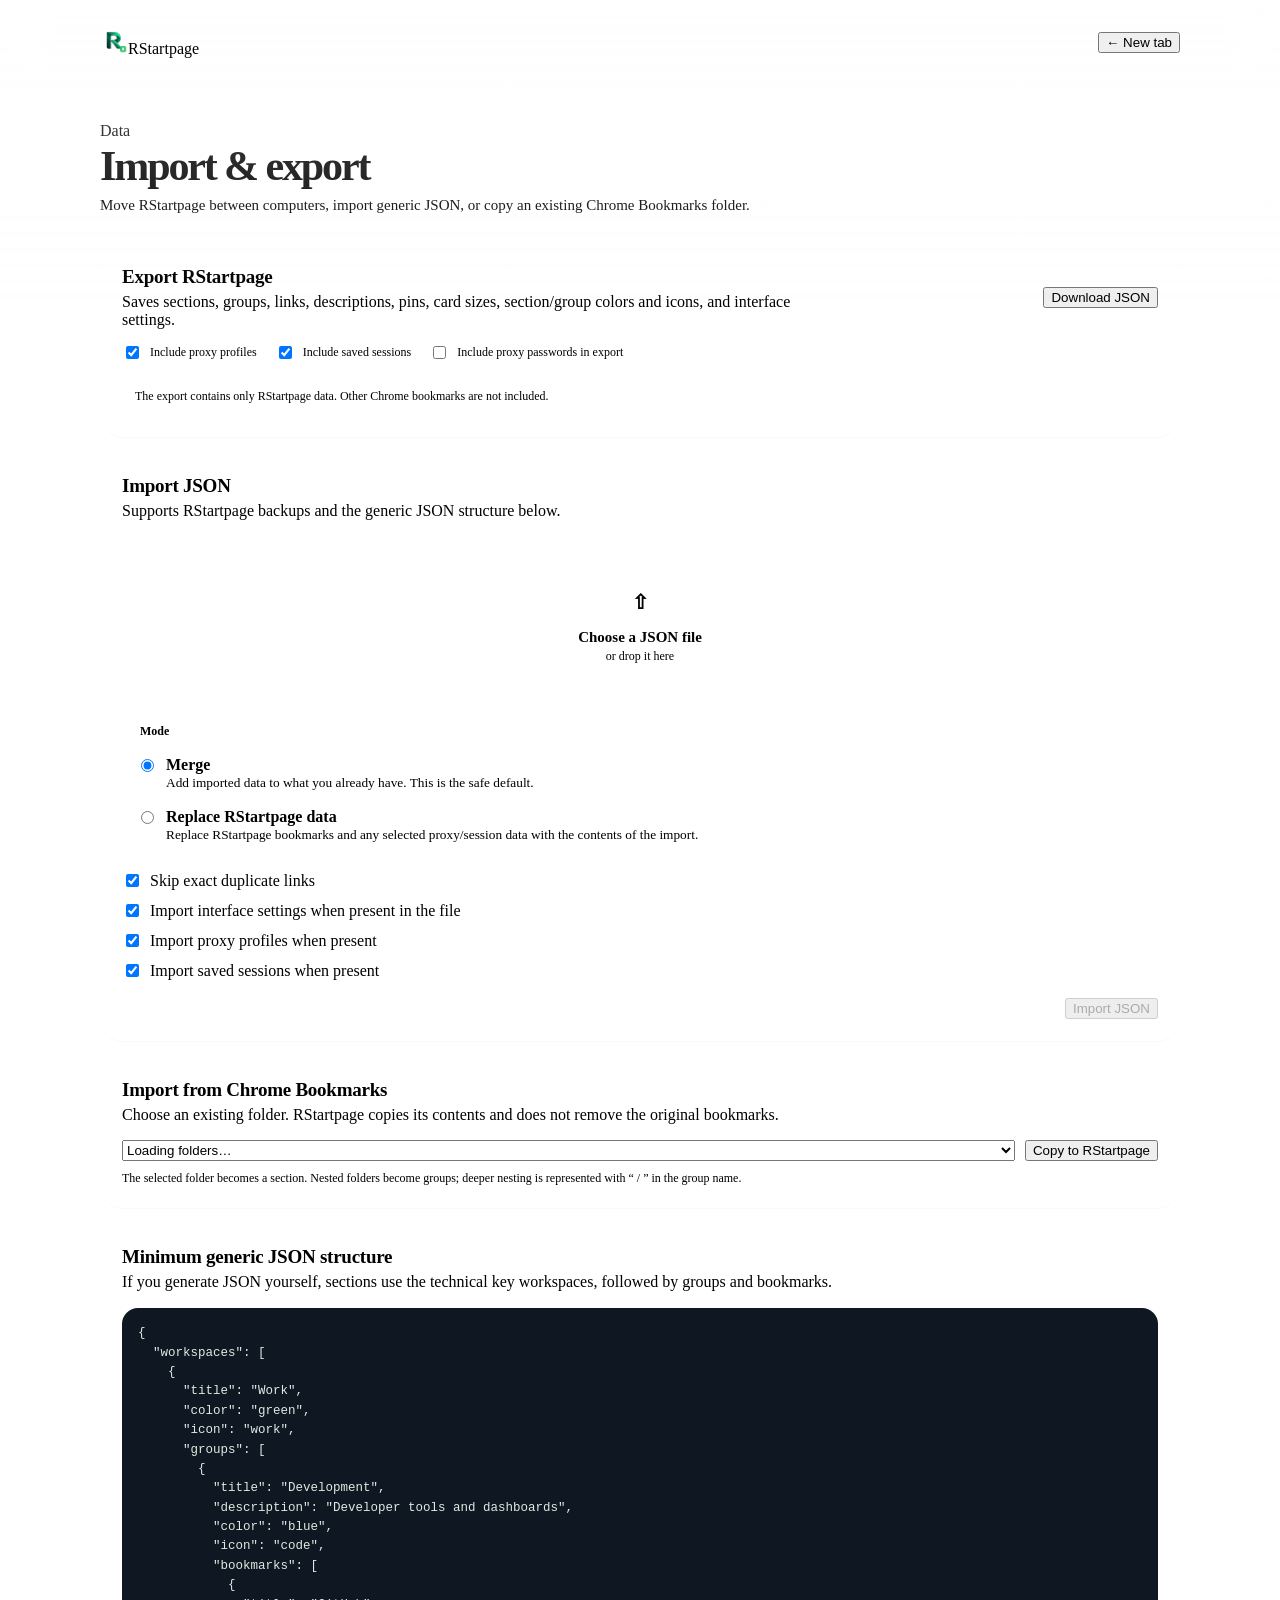
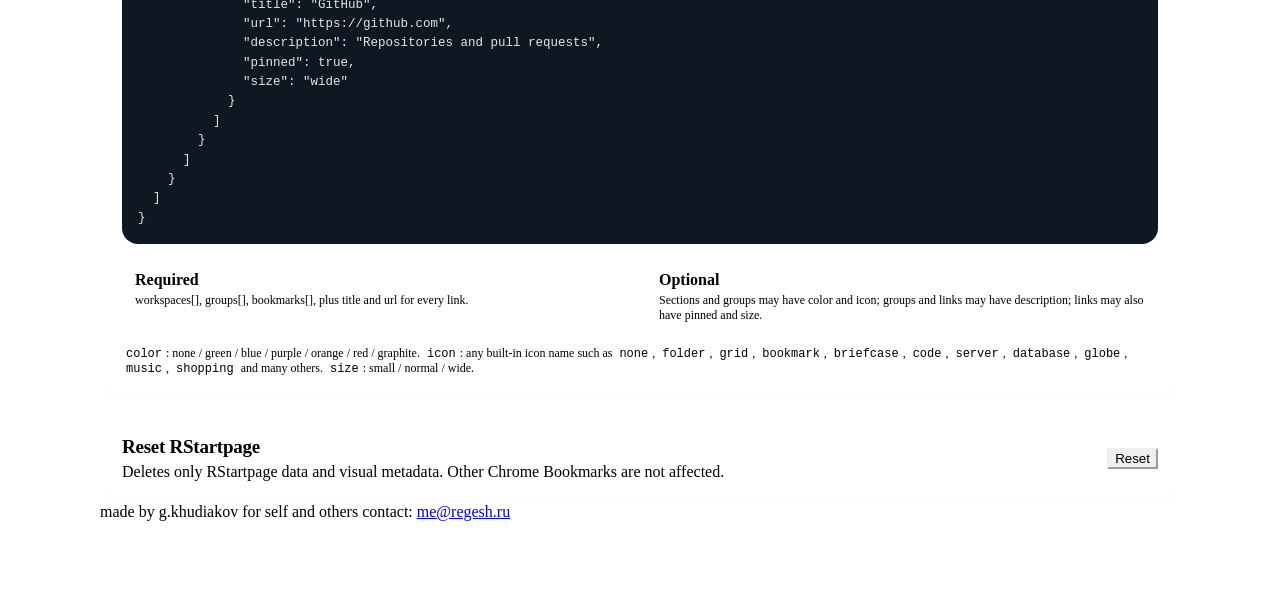
==== data.html @ 9aa7d436 "Add import and export page" ====
<!doctype html>
<html lang="en">
<head>
  <meta charset="utf-8">
  <meta name="viewport" content="width=device-width, initial-scale=1">
  <meta name="color-scheme" content="light dark">
  <title>Import & export — RStartpage</title>
  <link rel="stylesheet" href="styles.css">
  <link rel="stylesheet" href="data.css">
</head>
<body class="data-body">
  <header class="data-topbar">
    <div class="data-topbar-inner">
      <div class="brand static-brand"><img src="icons/icon32.png" width="28" height="28" alt=""><span>RStartpage</span></div>
      <button id="backButton" class="button" type="button" data-i18n="data.back">← New tab</button>
    </div>
  </header>

  <main class="data-page">
    <section class="data-hero">
      <div class="eyebrow" data-i18n="data.eyebrow">Data</div>
      <h1 data-i18n="data.title">Import & export</h1>
      <p data-i18n="data.intro">Move RStartpage between computers, import generic JSON, or copy an existing Chrome Bookmarks folder.</p>
    </section>

    <div id="pageNotice" class="page-notice" hidden></div>

    <section class="data-card">
      <div class="data-card-heading">
        <div><h2 data-i18n="data.exportTitle">Export RStartpage</h2><p data-i18n="data.exportText">Saves sections, groups, links, descriptions, pins, card sizes, section/group colors and icons, and interface settings.</p></div>
        <button id="exportButton" class="button primary" type="button" data-i18n="data.download">Download JSON</button>
      </div>
      <div class="export-proxy-options">
        <label class="option-check"><input id="exportProxies" type="checkbox" checked><span id="exportProxiesLabel">Include proxy profiles</span></label>
        <label class="option-check"><input id="exportSessions" type="checkbox" checked><span id="exportSessionsLabel">Include saved sessions</span></label>
        <label class="option-check"><input id="exportProxyPasswords" type="checkbox"><span id="exportProxyPasswordsLabel">Include proxy passwords in export</span></label>
      </div>
      <div class="callout" data-i18n="data.exportNote">The export contains only RStartpage data. Other Chrome bookmarks are not included.</div>
    </section>

    <section class="data-card">
      <div class="data-card-heading compact-heading">
        <div><h2 data-i18n="data.importTitle">Import JSON</h2><p data-i18n="data.importText">Supports RStartpage backups and the generic JSON structure below.</p></div>
      </div>

      <label class="file-drop" id="fileDrop">
        <input id="jsonFileInput" type="file" accept="application/json,.json">
        <span class="file-drop-icon">⇧</span>
        <strong id="fileDropTitle" data-i18n="data.chooseFile">Choose a JSON file</strong>
        <span id="fileDropHint" data-i18n="data.dropHint">or drop it here</span>
      </label>

      <div id="importPreview" class="import-preview" hidden>
        <div><strong id="previewFormat"></strong><span id="previewCounts"></span></div>
      </div>

      <div class="import-options">
        <fieldset>
          <legend data-i18n="data.mode">Mode</legend>
          <label><input type="radio" name="importMode" value="merge" checked> <span><strong data-i18n="data.merge">Merge</strong><small data-i18n="data.mergeText">Add imported data to what you already have. This is the safe default.</small></span></label>
          <label><input type="radio" name="importMode" value="replace"> <span><strong data-i18n="data.replace">Replace RStartpage data</strong><small data-i18n="data.replaceText">Replace RStartpage bookmarks and any selected proxy/session data with the contents of the import.</small></span></label>
        </fieldset>
        <label class="option-check"><input id="skipDuplicates" type="checkbox" checked><span data-i18n="data.skipDuplicates">Skip exact duplicate links</span></label>
        <label class="option-check"><input id="importSettings" type="checkbox" checked><span data-i18n="data.importSettings">Import interface settings when present in the file</span></label>
        <label class="option-check"><input id="importProxies" type="checkbox" checked><span id="importProxiesLabel">Import proxy profiles when present</span></label>
        <label class="option-check"><input id="importSessions" type="checkbox" checked><span id="importSessionsLabel">Import saved sessions when present</span></label>
      </div>

      <div class="data-actions"><button id="importButton" class="button primary" type="button" disabled data-i18n="data.importButton">Import JSON</button></div>
    </section>

    <section class="data-card">
      <div class="data-card-heading">
        <div><h2 data-i18n="data.chromeTitle">Import from Chrome Bookmarks</h2><p data-i18n="data.chromeText">Choose an existing folder. RStartpage copies its contents and does not remove the original bookmarks.</p></div>
      </div>
      <div class="folder-import-row">
        <select id="bookmarkFolderSelect" class="select"><option data-i18n="data.loadingFolders">Loading folders…</option></select>
        <button id="folderImportButton" class="button" type="button" data-i18n="data.copyButton">Copy to RStartpage</button>
      </div>
      <p class="muted-note" data-i18n="data.chromeNote">The selected folder becomes a section. Nested folders become groups; deeper nesting is represented with “ / ” in the group name.</p>
    </section>

    <section class="data-card instructions-card">
      <div class="data-card-heading compact-heading"><div><h2 data-i18n="data.schemaTitle">Minimum generic JSON structure</h2><p data-i18n="data.schemaText">If you generate JSON yourself, sections use the technical key workspaces, followed by groups and bookmarks.</p></div></div>
      <pre><code>{
  "workspaces": [
    {
      "title": "Work",
      "color": "green",
      "icon": "work",
      "groups": [
        {
          "title": "Development",
          "description": "Developer tools and dashboards",
          "color": "blue",
          "icon": "code",
          "bookmarks": [
            {
              "title": "GitHub",
              "url": "https://github.com",
              "description": "Repositories and pull requests",
              "pinned": true,
              "size": "wide"
            }
          ]
        }
      ]
    }
  ]
}</code></pre>
      <div class="schema-grid">
        <div><strong data-i18n="data.required">Required</strong><p><span data-i18n="data.requiredText">workspaces[], groups[], bookmarks[], plus title and url for every link.</span></p></div>
        <div><strong data-i18n="data.optional">Optional</strong><p><span data-i18n="data.optionalText">Sections and groups may have color and icon; groups and links may have description; links may also have pinned and size.</span></p></div>
      </div>
      <p class="muted-note"><code>color</code>: none / green / blue / purple / orange / red / graphite. <code>icon</code>: any built-in icon name such as <code>none</code>, <code>folder</code>, <code>grid</code>, <code>bookmark</code>, <code>briefcase</code>, <code>code</code>, <code>server</code>, <code>database</code>, <code>globe</code>, <code>music</code>, <code>shopping</code> and many others. <code>size</code>: small / normal / wide.</p>
    </section>


    <section class="danger-zone data-card">
      <div class="data-card-heading">
        <div><h2 data-i18n="data.resetTitle">Reset RStartpage</h2><p data-i18n="data.resetText">Deletes only RStartpage data and visual metadata. Other Chrome Bookmarks are not affected.</p></div>
        <button id="resetButton" class="button danger-button" type="button" data-i18n="data.reset">Reset</button>
      </div>
    </section>
    <footer class="app-author-footer page-author-footer">
      <span>made by g.khudiakov for self and others</span>
      <span>contact: <a href="mailto:me@regesh.ru">me@regesh.ru</a></span>
    </footer>
  </main>

  <script src="shared.js"></script>
  <script src="proxy-shared.js"></script>
  <script src="tools-shared.js"></script>
  <script src="data.js"></script>
</body>
</html>
---- data.css ----
.data-body { min-height: 100vh; background: var(--bg); }
.data-topbar { position: sticky; top: 0; z-index: 20; border-bottom: 1px solid color-mix(in srgb, var(--border) 75%, transparent); background: color-mix(in srgb, var(--bg) 90%, transparent); backdrop-filter: blur(12px); }
.data-topbar-inner { width: min(calc(100% - 36px), 1020px); min-height: 68px; margin: 0 auto; display: flex; align-items: center; justify-content: space-between; gap: 18px; }
.static-brand { cursor: default; }
.data-page { width: min(calc(100% - 36px), 1020px); margin: 0 auto; padding: 46px 0 70px; }
.data-hero { margin-bottom: 28px; }
.data-hero h1 { margin: 4px 0 8px; font-size: clamp(30px, 4vw, 42px); line-height: 1.08; letter-spacing: -1.2px; }
.data-hero p { max-width: 780px; margin: 0; color: var(--muted); font-size: 15px; }
.data-card { margin-top: 16px; padding: 22px; border: 1px solid var(--border); border-radius: 16px; background: var(--surface); box-shadow: 0 1px 1px rgba(20,40,28,.025); }
.data-card-heading { display: flex; align-items: center; justify-content: space-between; gap: 24px; }
.data-card-heading h2 { margin: 0; font-size: 19px; letter-spacing: -.25px; }
.data-card-heading p { max-width: 720px; margin: 5px 0 0; color: var(--muted); }
.compact-heading { display: block; }
.callout { margin-top: 16px; padding: 11px 13px; border-radius: 10px; color: var(--muted); background: var(--surface-2); font-size: 12px; }
.file-drop { margin-top: 18px; min-height: 155px; display: grid; place-content: center; justify-items: center; border: 1px dashed var(--border); border-radius: 13px; background: var(--bg); cursor: pointer; transition: .15s ease; }
.file-drop:hover, .file-drop.drag-over { border-color: var(--green); background: var(--green-soft); }
.file-drop input { position: absolute; opacity: 0; pointer-events: none; }
.file-drop-icon { width: 38px; height: 38px; display: grid; place-items: center; margin-bottom: 8px; border-radius: 50%; background: var(--green-soft); color: var(--green); font-size: 20px; font-weight: 700; }
.file-drop strong { font-size: 15px; }
.file-drop > span:last-child { margin-top: 3px; color: var(--muted); font-size: 12px; }
.import-preview { margin-top: 13px; padding: 11px 13px; border: 1px solid color-mix(in srgb, var(--green) 38%, var(--border)); border-radius: 10px; background: var(--green-soft); }
.import-preview > div { display: flex; align-items: center; justify-content: space-between; gap: 20px; }
.import-preview span { color: var(--muted); font-size: 12px; }
.import-options { margin-top: 16px; display: grid; gap: 11px; }
.import-options fieldset { margin: 0; padding: 12px; display: grid; gap: 7px; border: 1px solid var(--border); border-radius: 10px; }
.import-options legend { padding: 0 6px; color: var(--muted); font-size: 12px; font-weight: 650; }
.import-options fieldset label { display: grid; grid-template-columns: auto 1fr; gap: 9px; align-items: start; padding: 5px 2px; }
.import-options input { accent-color: var(--green); }
.import-options fieldset span { display: grid; gap: 1px; }
.import-options small { color: var(--muted); }
.option-check { display: flex; align-items: center; gap: 8px; }
.data-actions { margin-top: 18px; display: flex; justify-content: flex-end; }
.folder-import-row { margin-top: 16px; display: grid; grid-template-columns: 1fr auto; gap: 10px; }
.muted-note { margin: 10px 0 0; color: var(--muted); font-size: 12px; }
.instructions-card pre { margin: 17px 0 0; padding: 16px; overflow: auto; border: 1px solid var(--border); border-radius: 11px; background: #18211b; color: #dcebe1; font: 12.5px/1.55 ui-monospace, SFMono-Regular, Menlo, Consolas, monospace; }
.instructions-card code { font-family: ui-monospace, SFMono-Regular, Menlo, Consolas, monospace; }
.instructions-card p code, .schema-grid code { padding: 1px 4px; border-radius: 5px; background: var(--surface-2); color: var(--text); }
.schema-grid { margin-top: 14px; display: grid; grid-template-columns: 1fr 1fr; gap: 12px; }
.schema-grid > div { padding: 13px; border: 1px solid var(--border); border-radius: 10px; }
.schema-grid p { margin: 4px 0 0; color: var(--muted); font-size: 12px; }
.danger-zone { border-color: color-mix(in srgb, var(--danger) 28%, var(--border)); }
.danger-button { border-color: color-mix(in srgb, var(--danger) 50%, var(--border)); color: var(--danger); }
.danger-button:hover { background: color-mix(in srgb, var(--danger) 10%, var(--surface)); }
.page-notice { margin-bottom: 16px; padding: 12px 14px; border: 1px solid color-mix(in srgb, var(--green) 35%, var(--border)); border-radius: 11px; background: var(--green-soft); }
.page-notice.error { border-color: color-mix(in srgb, var(--danger) 40%, var(--border)); background: color-mix(in srgb, var(--danger) 9%, var(--surface)); color: var(--danger); }
@media (max-width: 700px) {
  .data-page { padding-top: 30px; }
  .data-card { padding: 17px; }
  .data-card-heading, .folder-import-row { grid-template-columns: 1fr; display: grid; align-items: stretch; }
  .schema-grid { grid-template-columns: 1fr; }
  .data-card-heading .button { width: 100%; }
}

/* RStartpage 1.3 — data page visual refresh */
.data-topbar {
  background: color-mix(in srgb, var(--surface) 88%, transparent);
  backdrop-filter: blur(18px);
}

.data-topbar-inner,
.data-page {
  width: min(calc(100% - 44px), 1080px);
}

.data-hero {
  margin-bottom: 30px;
}

.data-hero h1 {
  letter-spacing: -0.05em;
}

.data-card {
  overflow: hidden;
  isolation: isolate;
  border-radius: 24px;
  border-color: color-mix(in srgb, var(--border) 84%, transparent);
}

.data-card::before {
  content: "";
  position: absolute;
  inset: 0;
  pointer-events: none;
  background: linear-gradient(180deg, rgba(255,255,255,.08), rgba(255,255,255,0) 34%);
}

.data-card > * {
  position: relative;
  z-index: 1;
}

.callout,
.import-preview,
.instructions-card pre,
.import-options fieldset,
.settings-link,
.file-drop,
.page-notice {
  border-radius: 16px;
}

.instructions-card pre {
  background: #0f1722;
}

.file-drop {
  min-height: 170px;
}

@media (max-width: 700px) {
  .data-topbar-inner,
  .data-page {
    width: min(calc(100% - 24px), 1080px);
  }
}

.export-proxy-options { margin-top:14px; display:flex; flex-wrap:wrap; gap:10px 18px; }
.export-proxy-options .option-check { color:var(--text); font-size:12px; }
.export-proxy-options input { accent-color:var(--green); }
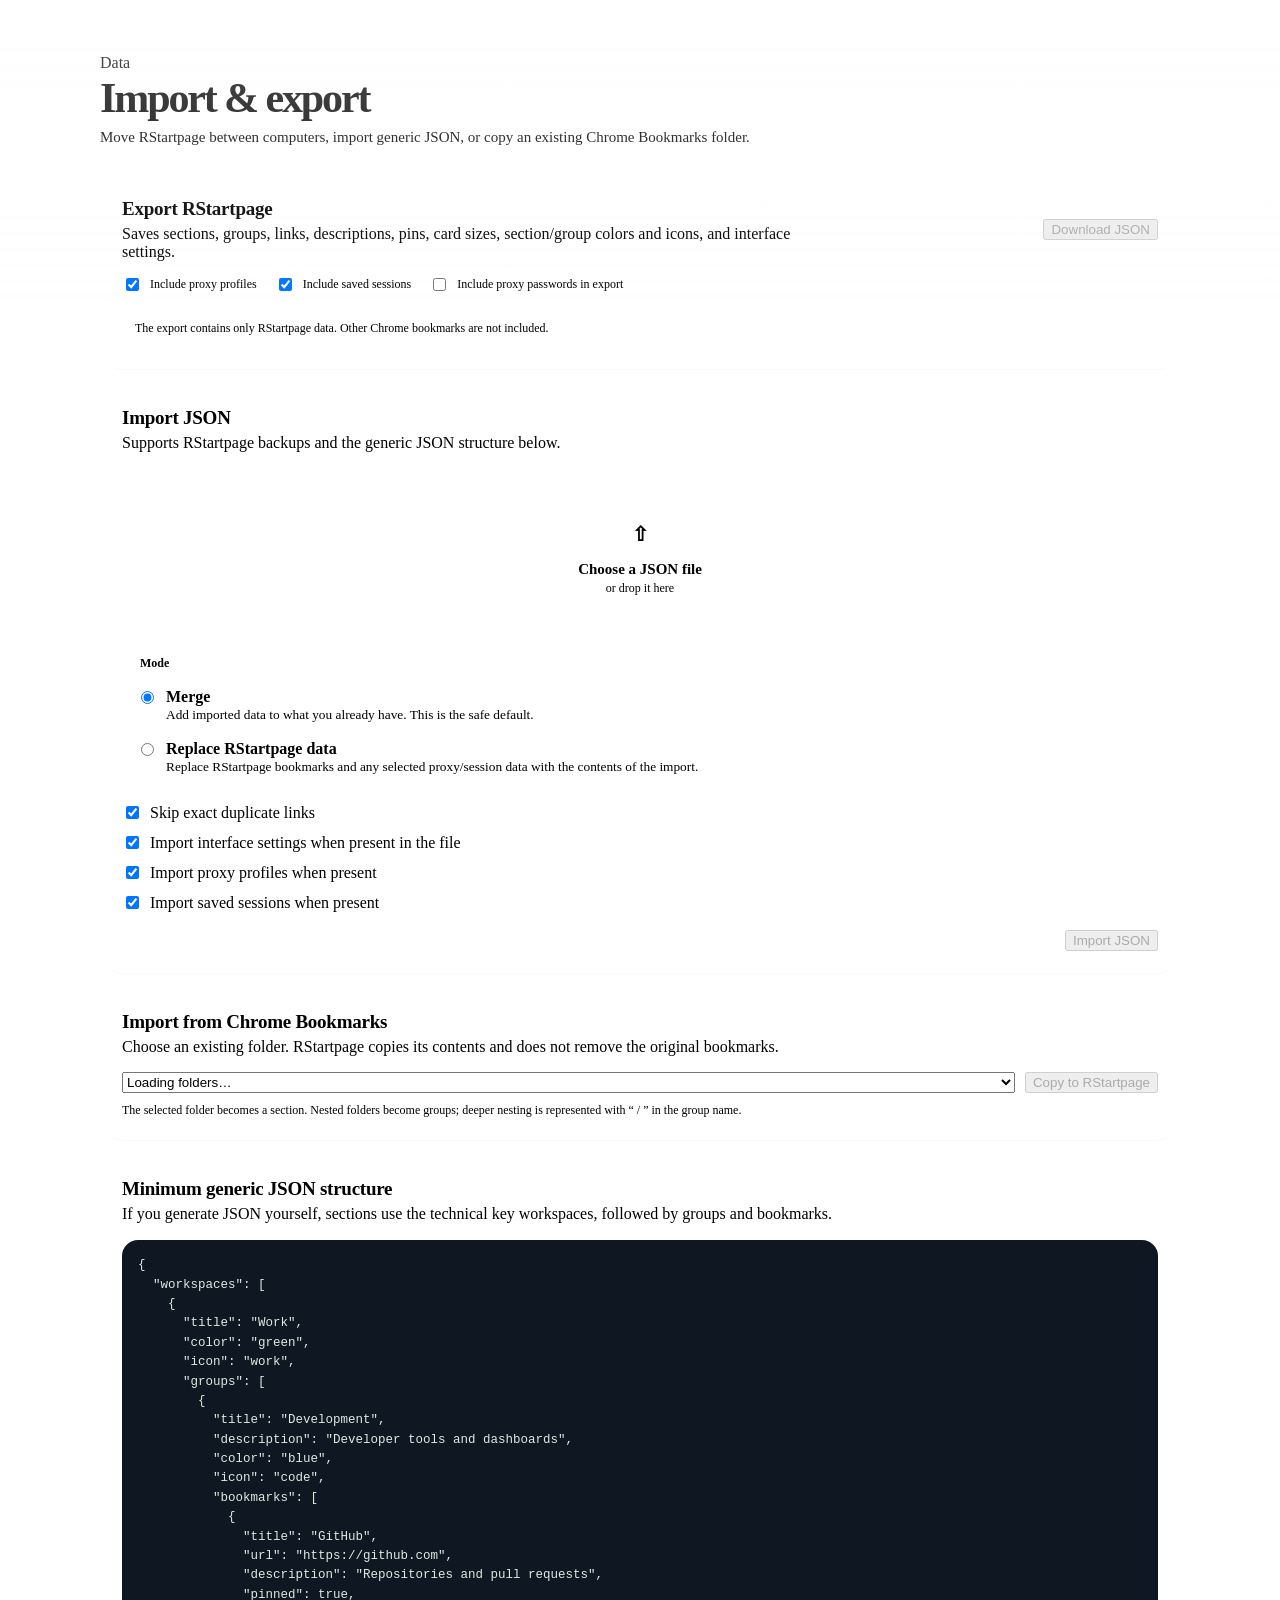
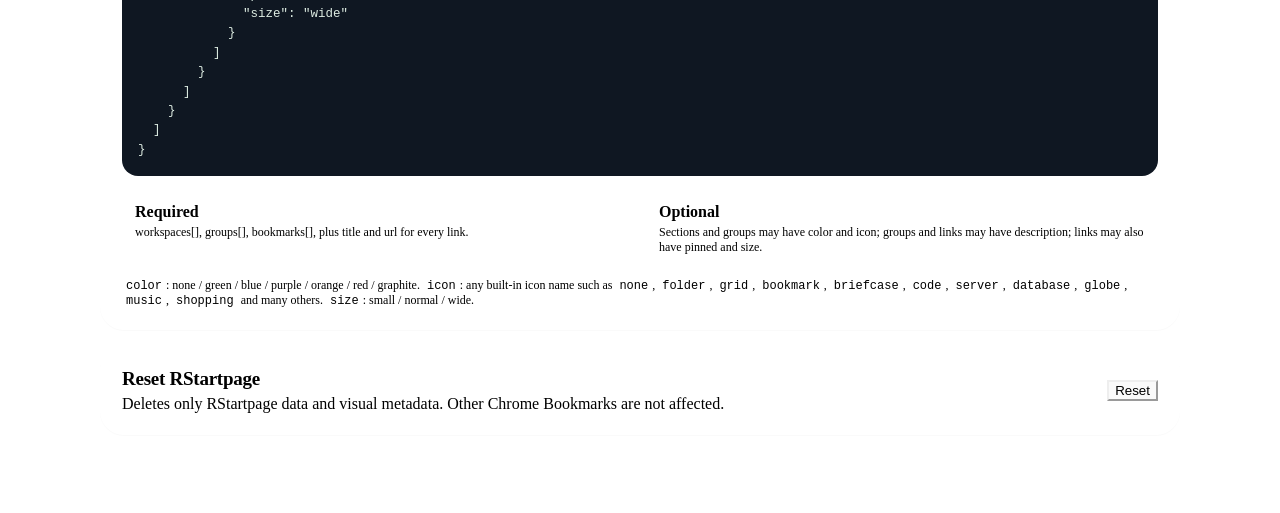
==== commit 0f2a09a9: "feat: overhaul navigation settings and tools" ====
--- a/data.html
+++ b/data.html
@@ -5,16 +5,13 @@
   <meta name="viewport" content="width=device-width, initial-scale=1">
   <meta name="color-scheme" content="light dark">
   <title>Import & export — RStartpage</title>
+  <link rel="icon" data-app-favicon href="icons/icon32.png">
   <link rel="stylesheet" href="styles.css">
   <link rel="stylesheet" href="data.css">
 </head>
 <body class="data-body">
-  <header class="data-topbar">
-    <div class="data-topbar-inner">
-      <div class="brand static-brand"><img src="icons/icon32.png" width="28" height="28" alt=""><span>RStartpage</span></div>
-      <button id="backButton" class="button" type="button" data-i18n="data.back">← New tab</button>
-    </div>
-  </header>
+  <div class="page-background" aria-hidden="true"></div>
+  <header class="app-navigation-shell"><div id="appNavigation"></div></header>
 
   <main class="data-page">
     <section class="data-hero">
@@ -28,7 +25,7 @@
     <section class="data-card">
       <div class="data-card-heading">
         <div><h2 data-i18n="data.exportTitle">Export RStartpage</h2><p data-i18n="data.exportText">Saves sections, groups, links, descriptions, pins, card sizes, section/group colors and icons, and interface settings.</p></div>
-        <button id="exportButton" class="button primary" type="button" data-i18n="data.download">Download JSON</button>
+        <button id="exportButton" class="button primary" type="button" disabled data-js-action data-i18n="data.download">Download JSON</button>
       </div>
       <div class="export-proxy-options">
         <label class="option-check"><input id="exportProxies" type="checkbox" checked><span id="exportProxiesLabel">Include proxy profiles</span></label>
@@ -75,7 +72,7 @@
       </div>
       <div class="folder-import-row">
         <select id="bookmarkFolderSelect" class="select"><option data-i18n="data.loadingFolders">Loading folders…</option></select>
-        <button id="folderImportButton" class="button" type="button" data-i18n="data.copyButton">Copy to RStartpage</button>
+        <button id="folderImportButton" class="button" type="button" disabled data-js-action data-i18n="data.copyButton">Copy to RStartpage</button>
       </div>
       <p class="muted-note" data-i18n="data.chromeNote">The selected folder becomes a section. Nested folders become groups; deeper nesting is represented with “ / ” in the group name.</p>
     </section>
@@ -119,13 +116,9 @@
     <section class="danger-zone data-card">
       <div class="data-card-heading">
         <div><h2 data-i18n="data.resetTitle">Reset RStartpage</h2><p data-i18n="data.resetText">Deletes only RStartpage data and visual metadata. Other Chrome Bookmarks are not affected.</p></div>
-        <button id="resetButton" class="button danger-button" type="button" data-i18n="data.reset">Reset</button>
+        <button id="resetButton" class="button danger-button" type="button" disabled data-js-action data-i18n="data.reset">Reset</button>
       </div>
     </section>
-    <footer class="app-author-footer page-author-footer">
-      <span>made by g.khudiakov for self and others</span>
-      <span>contact: <a href="mailto:me@regesh.ru">me@regesh.ru</a></span>
-    </footer>
   </main>
 
   <script src="shared.js"></script>
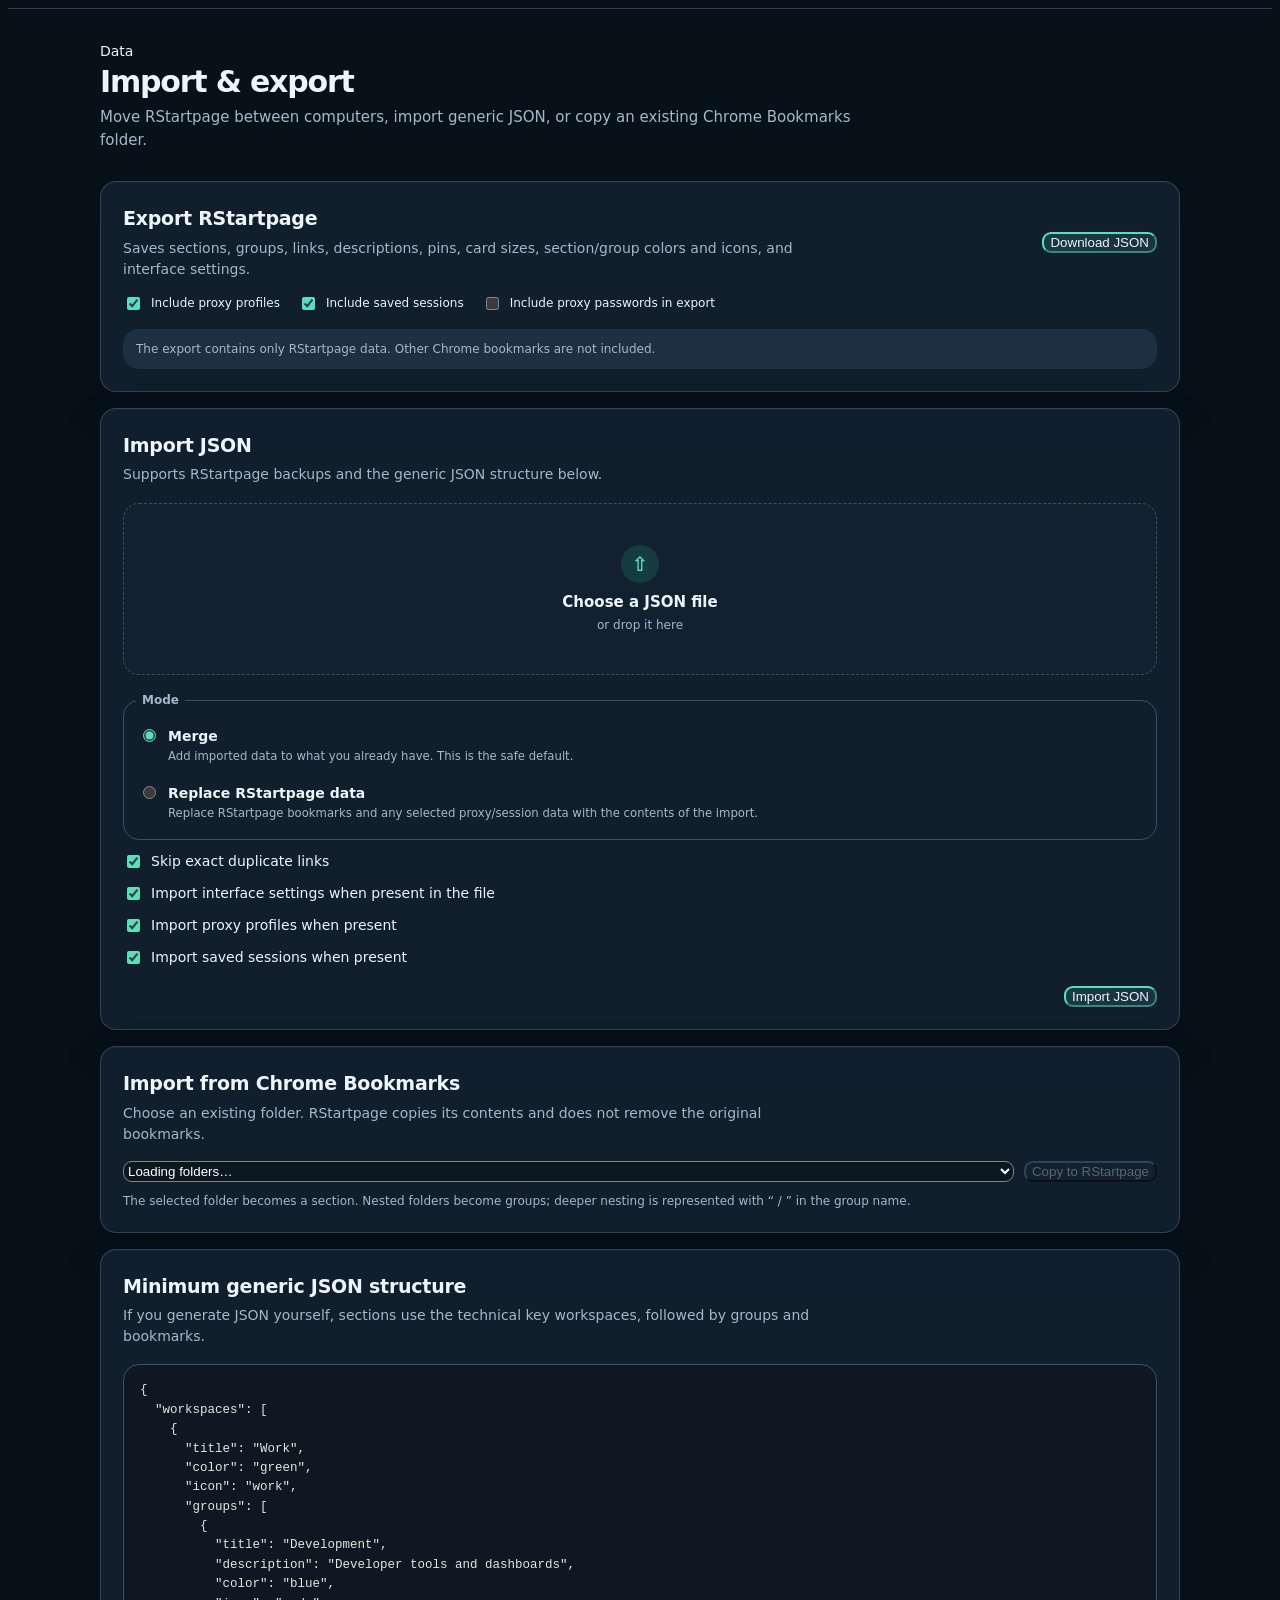
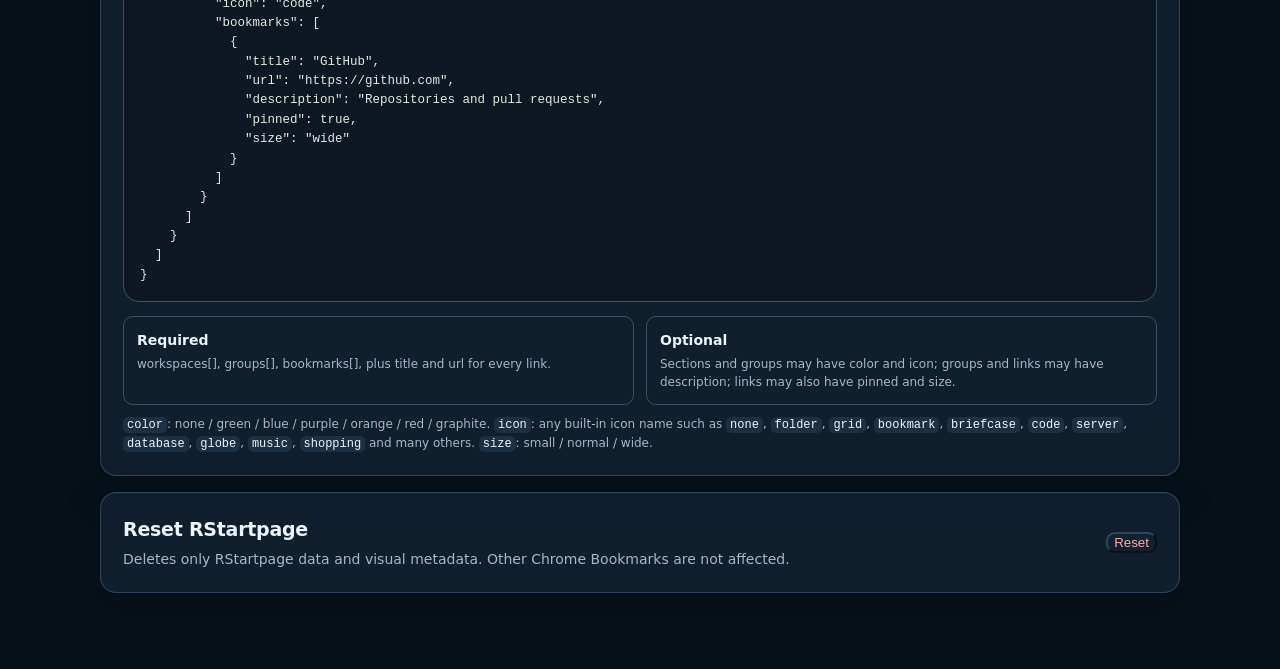
==== commit 26c2378a: "Release 1.4.0: prototype-aligned glass workspace and Smart Rules transfer" ====
--- a/data.html
+++ b/data.html
@@ -8,6 +8,7 @@
   <link rel="icon" data-app-favicon href="icons/icon32.png">
   <link rel="stylesheet" href="styles.css">
   <link rel="stylesheet" href="data.css">
+  <link rel="stylesheet" href="glass.css">
 </head>
 <body class="data-body">
   <div class="page-background" aria-hidden="true"></div>
--- a/data.css
+++ b/data.css
@@ -1,4 +1,6 @@
 .data-body { min-height: 100vh; background: var(--bg); }
+.data-body .data-card { background: linear-gradient(145deg, rgba(28,40,53,.82), rgba(17,24,33,.72)); border-color: rgba(180,200,214,.16); box-shadow: inset 0 1px 0 rgba(255,255,255,.035), 0 18px 44px rgba(0,0,0,.18); }
+.data-body .file-drop { background: rgba(10,16,22,.42); border-color: rgba(180,200,214,.22); }
 .data-topbar { position: sticky; top: 0; z-index: 20; border-bottom: 1px solid color-mix(in srgb, var(--border) 75%, transparent); background: color-mix(in srgb, var(--bg) 90%, transparent); backdrop-filter: blur(12px); }
 .data-topbar-inner { width: min(calc(100% - 36px), 1020px); min-height: 68px; margin: 0 auto; display: flex; align-items: center; justify-content: space-between; gap: 18px; }
 .static-brand { cursor: default; }
--- a/glass.css
+++ b/glass.css
@@ -0,0 +1,120 @@
+/* RStartpage 1.4 — shared Alpine Glass system, loaded after page styles. */
+:root, :root[data-theme="dark"] {
+  color-scheme: dark;
+  --bg: #07111a;
+  --surface: #142332;
+  --surface-2: #1c3042;
+  --surface-3: #29445a;
+  --surface2: var(--surface-2);
+  --text: #edf4fa;
+  --muted: #a4b8ca;
+  --border: #385165;
+  --green: #58dec0;
+  --green-strong: #83ead2;
+  --green-soft: #173c40;
+  --green-ring: #58dec044;
+  --danger: #ffaaa5;
+  --red: var(--danger);
+  --glass: color-mix(in srgb, var(--surface) 82%, transparent);
+  --edge: color-mix(in srgb, var(--border) 75%, transparent);
+  --radius: 16px;
+  --content-max: 1440px;
+}
+:root[data-theme="light"] {
+  color-scheme: light;
+  --bg: #e9f0f6; --surface: #f5f9fc; --surface-2: #e0ebf3; --surface-3: #cedde8;
+  --text: #152b3b; --muted: #465f73; --border: #9aafbf;
+  --green: #087668; --green-strong: #05594f; --green-soft: #d1ebe5; --danger: #af3029;
+}
+@media(prefers-color-scheme:light) {
+  :root[data-theme="system"] { color-scheme:light; --bg:#e9f0f6; --surface:#f5f9fc; --surface-2:#e0ebf3; --surface-3:#cedde8; --text:#152b3b; --muted:#465f73; --border:#9aafbf; --green:#087668; --green-strong:#05594f; --green-soft:#d1ebe5; --danger:#af3029; }
+}
+body { background:var(--bg); color:var(--text); font:14px/1.5 'Segoe UI',system-ui,sans-serif; }
+body::before { position:fixed; inset:0; content:""; z-index:-2; background-position:center; background-size:cover; }
+:root[data-background-mode="aurora"] body::before { background-image:linear-gradient(180deg,#07121a33,#07121a99),url('assets/alpine-night.png'); }
+:root[data-background-mode="clean"] body::before { background:var(--bg); }
+:root[data-background-mode="custom"] body::before { background-image:var(--custom-background-image); }
+.page-background { display:none; }
+.app-shell { min-height:100vh; }
+.app-navigation-shell { top:0; border-bottom:1px solid var(--edge); background:color-mix(in srgb,var(--bg) 86%,transparent); backdrop-filter:blur(24px); }
+.app-navigation-inner { min-height:68px; grid-template-columns:minmax(100px,1fr) auto minmax(42px,1fr); gap:18px; }
+.app-navigation-brand { font-size:15px; text-transform:none; letter-spacing:-.02em; }
+.app-navigation-brand::after { content:none; }
+.app-navigation-brand img { width:30px; height:30px; border-radius:8px; }
+.app-navigation-settings { justify-self:end; }
+.app-navigation-links { overflow:visible; scrollbar-gutter:auto; flex-wrap:wrap; justify-content:center; padding:5px; border:1px solid var(--edge); border-radius:13px; background:var(--glass); }
+.app-navigation-link { width:112px; height:36px; min-height:36px; border-radius:8px; font-size:12px; }
+.app-navigation-link.active, .app-navigation-settings.active { color:var(--text); border-color:var(--border); background:linear-gradient(120deg,color-mix(in srgb,var(--green) 20%,var(--surface)),var(--surface-3)); box-shadow:inset 0 -2px var(--green); }
+.app-navigation-link.active::after { content:none; }
+.topbar.home-toolbar { padding:22px 0 16px; min-height:82px; grid-template-columns:minmax(200px,660px) auto; justify-content:space-between; }
+.search-wrap { height:42px; border-radius:10px; border:1px solid var(--border); background:var(--glass); }
+.workspace-tabs { gap:8px; margin-bottom:16px; padding:0 0 12px; border-bottom:1px solid var(--edge); }
+.workspace-tab-wrap, .workspace-tab-wrap:not(.tone-none) { margin:0; border-radius:10px; background:var(--glass); border:1px solid var(--edge); }
+.workspace-tab-wrap:has(.active) { border-color:var(--green); background:color-mix(in srgb,var(--green-soft) 75%,transparent); }
+.tab.active::after { display:none; }
+.tab-more { opacity:.8; }
+.workspace-heading { margin-bottom:18px; }
+.workspace-heading h1 { font-size:24px; letter-spacing:-.035em; }
+.workspace-heading-main, .workspace-heading-main:not(.tone-none) { padding:0; }
+.workspace-heading-actions .button { display:inline-flex; }
+.quick-access { margin: 4px 0 24px; padding: 14px 16px 16px; border: 1px solid var(--edge); border-radius: 16px; background: color-mix(in srgb, var(--surface) 72%, transparent); backdrop-filter: blur(16px); }
+.quick-access-heading { display:flex; align-items:center; justify-content:space-between; gap:16px; margin-bottom:10px; }
+.quick-access-heading > span { color:var(--muted); font-size:11px; }
+.quick-access-grid { display:grid; grid-template-columns:repeat(3,minmax(0,1fr)); gap:9px; }
+.quick-access-grid .bookmark-card { min-height:58px; }
+.groups-grid { grid-template-columns:repeat(auto-fit,minmax(min(100%,350px),1fr)); gap:18px; }
+:root[data-layout="stack"] .groups-grid { grid-template-columns:1fr; }
+.group, .group:not(.tone-none) { grid-column:auto; padding:16px; border:1px solid var(--edge); border-radius:16px; background:linear-gradient(140deg,color-mix(in srgb,var(--surface-2) 78%,transparent),var(--glass)); backdrop-filter:blur(12px); }
+.group-header { margin:0 0 12px; padding:0; min-height:32px; }
+.group-title { font-size:14px; font-weight:600; }
+.group-icon { background:transparent; }
+.group-count { padding:2px 6px; font:11px/1.4 ui-monospace,monospace; color:var(--muted); }
+.group .group-add-button, .group .group-menu-button, .group:hover .group-add-button, .group:hover .group-menu-button { opacity:1; }
+.bookmark-card { display:flex; flex-direction:row; min-height:62px; border:1px solid var(--edge); border-radius:10px; background:color-mix(in srgb,var(--bg) 72%,transparent); }
+.bookmark-link { background:transparent; padding:10px; border:0; }
+.bookmark-card:hover { border-color:var(--green); background:var(--surface-2); }
+.bookmark-title { font-size:13px; font-weight:600; }
+.bookmark-host { font:11px/1.5 'Segoe UI',system-ui,sans-serif; color:var(--muted); }
+.bookmark-favicon { background:var(--surface-2); border-radius:8px; }
+.card-menu-button { opacity:.9; margin-right:6px; }
+.button,.icon-button { border-radius:9px; background:var(--glass); border-color:var(--edge); }
+.button.primary { color:var(--text); background:linear-gradient(120deg,var(--green-soft),var(--surface-2)); border-color:var(--green); }
+.button.primary:hover { background:var(--green-soft); }
+.input,.select,textarea { background:color-mix(in srgb,var(--bg) 74%,var(--surface)); border-radius:9px; }
+.dialog,.context-menu,.menu { background:var(--surface); border-color:var(--border); }
+.proxy-page,.tools-page,.settings-page,.data-page { padding-top:32px; }
+.proxy-hero h1,.tools-hero h1,.settings-hero h1,.data-hero h1 { font-size:30px; letter-spacing:-.04em; }
+.proxy-hero::after,.tools-hero::after { content:none; }
+.tools-hero { padding-bottom:0; border:0; }
+.hero-status { min-width:240px; }
+.data-body .data-card,.tool-card,.settings-section,.proxy-action-bar,.smart-rules-card { background:var(--glass); border:1px solid var(--edge); border-radius:16px; backdrop-filter:blur(16px); }
+.proxy-card { min-height:70px; border:1px solid var(--edge); border-radius:9px; background:var(--glass); }
+.proxy-card.active { background:color-mix(in srgb,var(--green-soft) 60%,var(--surface)); }
+.rule-row { background:color-mix(in srgb,var(--bg) 65%,transparent); }
+.smart-rules-actions { flex-wrap:wrap; }
+.tools-body:has(.sessions-page-card) .sessions-list { grid-template-columns:repeat(3,minmax(0,1fr)); gap:14px; }
+.sessions-page-card .session-row { grid-template-columns:1fr; gap:16px; padding:18px; background:linear-gradient(145deg,var(--surface-2),var(--glass)); border-color:var(--edge); }
+.sessions-page-card .session-main strong { font-size:16px; }
+.sessions-page-card .session-preview { display:flex; }
+.sessions-page-card .session-actions { flex-wrap:wrap; }
+.session-actions .button { min-height:32px; font-size:11px; }
+.tool-card-head { padding-bottom:16px; border-bottom:1px solid var(--edge); }
+.data-card::before { display:none; }
+.data-body .file-drop { background:var(--glass); border-color:var(--border); }
+body:has(.popup-header) { background:linear-gradient(135deg,var(--surface-2),var(--bg)); }
+@media(max-width:900px) {
+  .app-navigation-inner { gap:8px; grid-template-columns:auto minmax(0,1fr) auto; }
+  .app-navigation-brand span { display:none; }
+  .app-navigation-link { width:auto; min-width:88px; padding:0 9px; }
+  .tools-body:has(.sessions-page-card) .sessions-list { grid-template-columns:repeat(2,minmax(0,1fr)); }
+}
+@media(max-width:600px) {
+  .app-navigation-link { min-width:32px; width:36px; padding:0; }
+  .app-navigation-link span { display:none; }
+  .app-navigation-links { gap:3px; }
+  .topbar.home-toolbar { grid-template-columns:1fr; }
+  .workspace-heading-actions { gap:6px; }
+  .tools-body:has(.sessions-page-card) .sessions-list { grid-template-columns:1fr; }
+  .hero-status { min-width:0; }
+  .quick-access-grid { grid-template-columns:1fr; }
+}
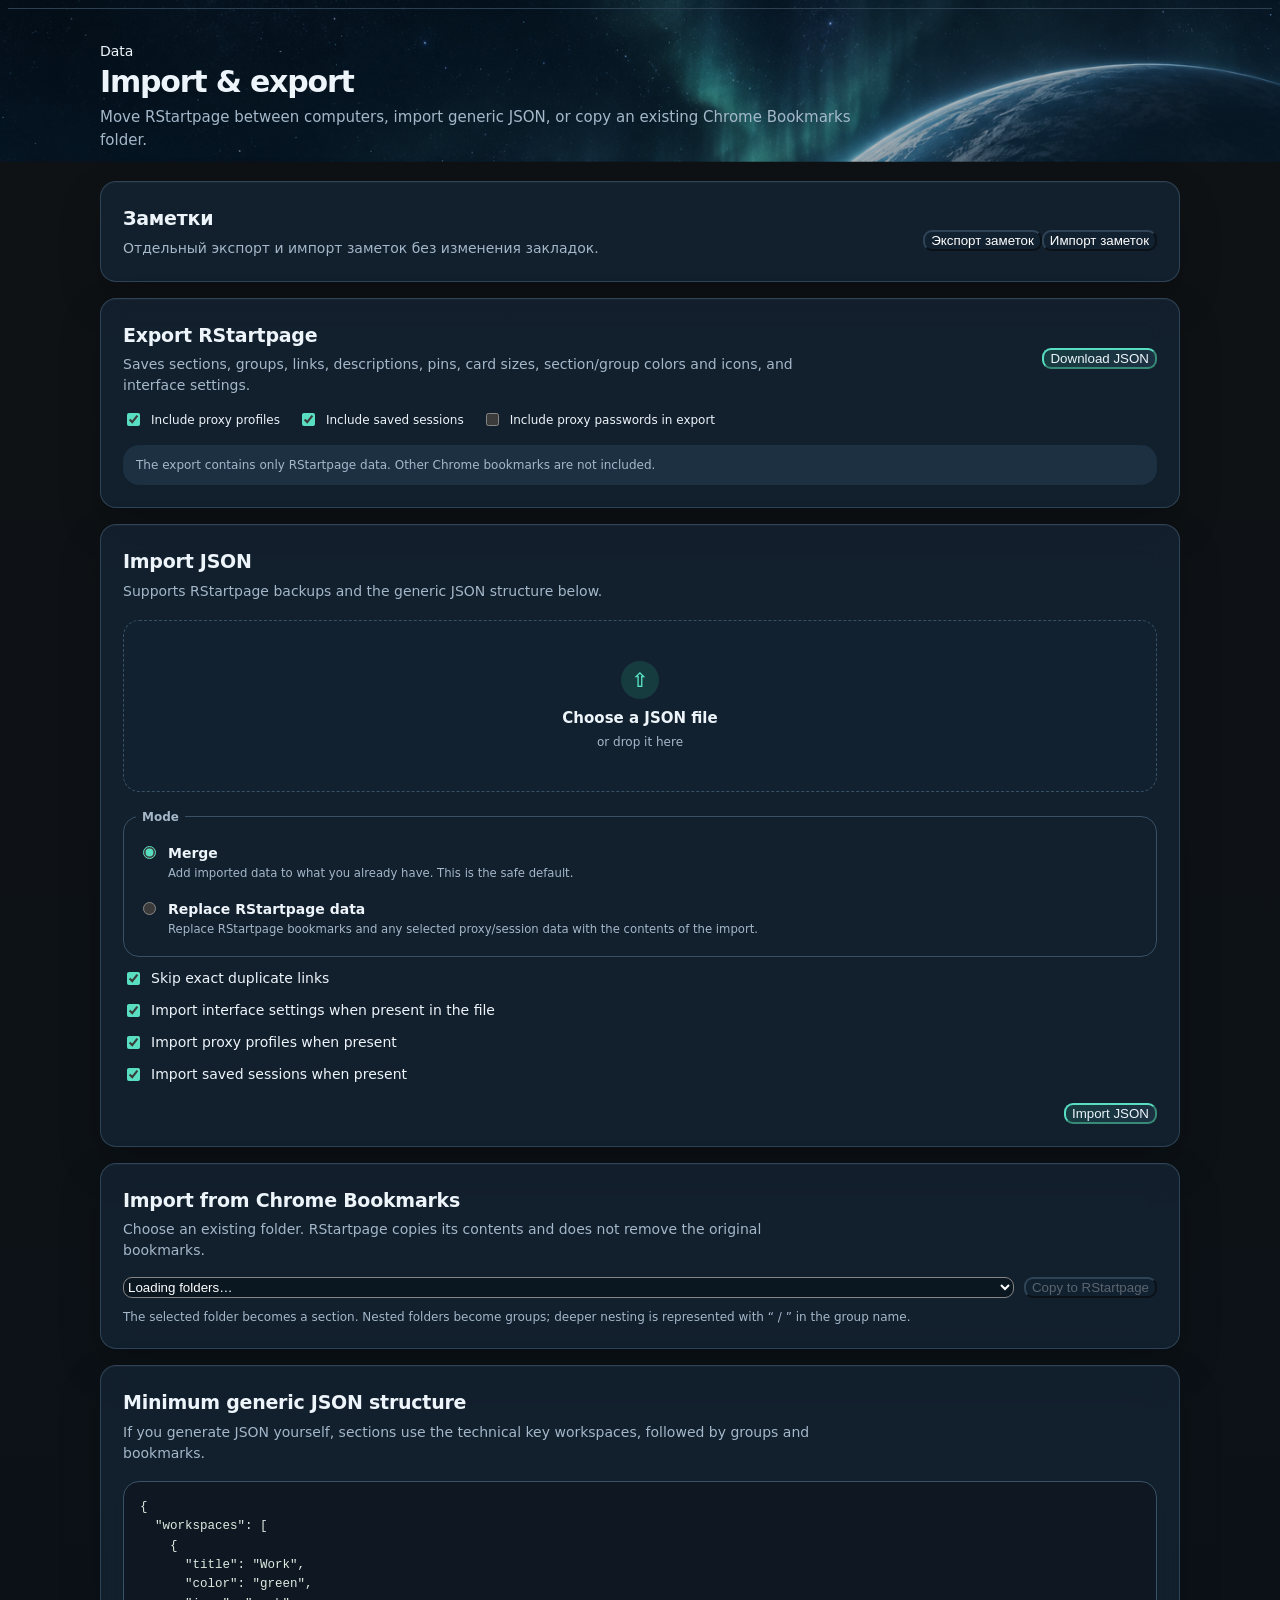
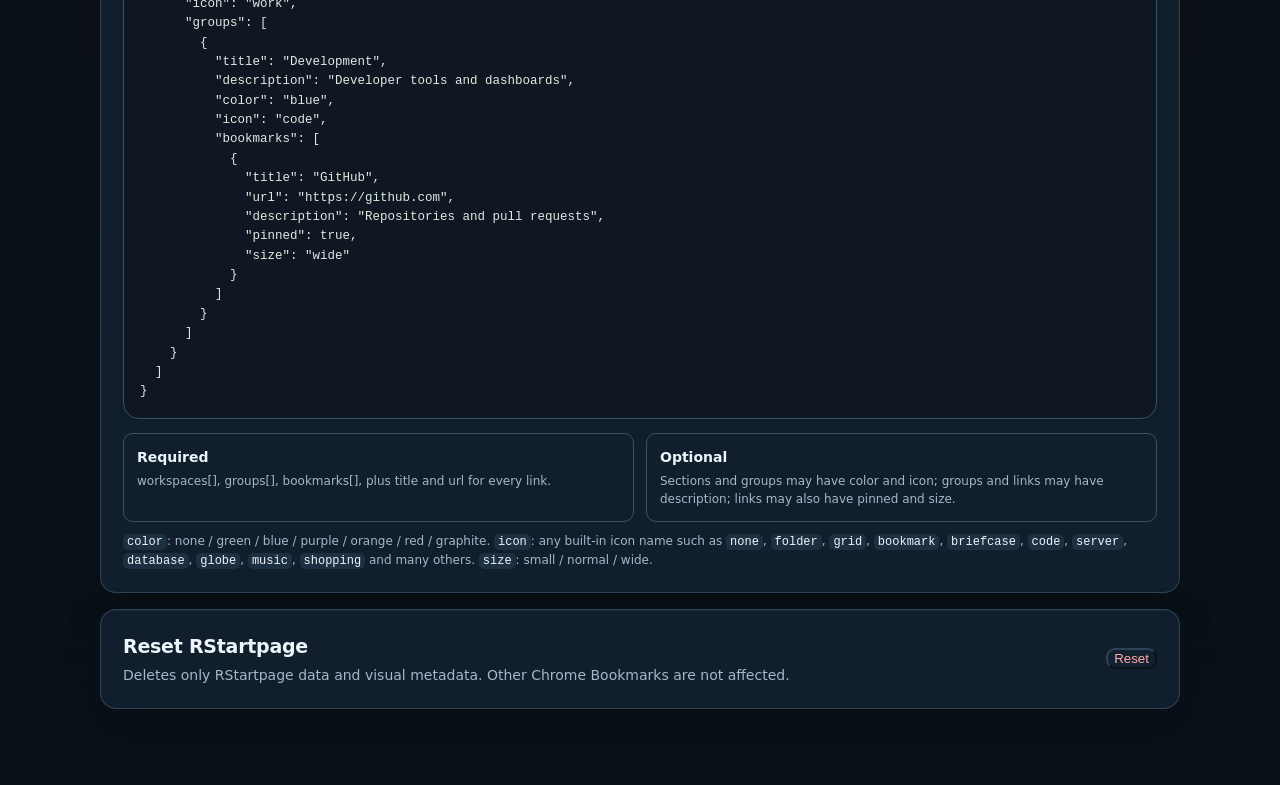
==== commit 34570e01: "Add Google Drive note sync and backup workflows" ====
--- a/data.html
+++ b/data.html
@@ -22,6 +22,10 @@
     </section>
 
     <div id="pageNotice" class="page-notice" hidden></div>
+
+    <section class="data-card">
+      <div class="data-card-heading"><div><h2>Заметки</h2><p>Отдельный экспорт и импорт заметок без изменения закладок.</p></div><div class="data-actions"><button id="exportNotesDataButton" class="button" type="button">Экспорт заметок</button><button id="importNotesDataButton" class="button" type="button">Импорт заметок</button><input id="notesDataFile" type="file" accept="application/json,.json" hidden></div></div>
+    </section>
 
     <section class="data-card">
       <div class="data-card-heading">
@@ -125,6 +129,7 @@
   <script src="shared.js"></script>
   <script src="proxy-shared.js"></script>
   <script src="tools-shared.js"></script>
+  <script src="notes-shared.js"></script>
   <script src="data.js"></script>
 </body>
 </html>
--- a/glass.css
+++ b/glass.css
@@ -102,6 +102,52 @@
 .data-card::before { display:none; }
 .data-body .file-drop { background:var(--glass); border-color:var(--border); }
 body:has(.popup-header) { background:linear-gradient(135deg,var(--surface-2),var(--bg)); }
+html, body { background:transparent !important; }
+body { position:relative; isolation:isolate; }
+body::before { z-index:0 !important; pointer-events:none; }
+body::after { z-index:0 !important; pointer-events:none; background:linear-gradient(135deg,rgba(3,10,18,.42),rgba(3,10,18,.12)) !important; }
+.app-shell, body > main, body > header, body > dialog { position:relative; z-index:1; }
+body { background:linear-gradient(180deg,rgba(7,18,26,.25),rgba(7,17,26,.82)),url('assets/alpine-night.png') center/cover fixed !important; }
+:root[data-background-mode="clean"] body { background:var(--bg) !important; }
+:root[data-background-mode="custom"] body { background:var(--custom-background-image) center/cover fixed !important; }
+.quick-access-empty { margin:0; color:var(--muted); font-size:12px; }
+.session-toolbar { display:flex; align-items:center; justify-content:flex-end; gap:8px; flex-wrap:wrap; }
+.session-import-dialog { max-width:520px; }
+.import-summary { margin:0 0 18px; color:var(--muted); }
+.import-mode-fieldset { display:grid; gap:10px; margin:0 0 18px; padding:14px; border:1px solid var(--edge); border-radius:12px; color:var(--text); }
+.import-mode-fieldset legend { padding:0 5px; color:var(--muted); font-size:11px; }
+.import-mode-fieldset label { display:flex; gap:8px; align-items:center; font-size:13px; }
+.app-credit { display:none !important; }
+.notes-toolbar { display:grid; grid-template-columns:minmax(220px,1fr) 170px auto auto auto; gap:8px; align-items:center; }
+.notes-search { display:flex; align-items:center; gap:8px; min-height:40px; padding:0 12px; border:1px solid var(--edge); border-radius:10px; background:color-mix(in srgb,var(--bg) 72%,transparent); }
+.notes-search input { width:100%; border:0; outline:0; color:var(--text); background:transparent; }
+.notes-tag-bar,.note-tags { display:flex; gap:6px; flex-wrap:wrap; margin:14px 0; }
+.notes-sync-meter { display:grid; grid-template-columns:auto minmax(100px,1fr) auto; align-items:center; gap:10px; margin-top:14px; color:var(--muted); font-size:11px; }
+.notes-sync-track { height:6px; overflow:hidden; border-radius:999px; background:var(--surface-3); }
+.notes-sync-track i { display:block; width:0; height:100%; border-radius:inherit; background:var(--green); transition:width .2s ease; }
+.notes-sync-track i.near-limit { background:#f0a64a; }
+.note-tag { display:inline-flex; border:1px solid var(--edge); border-radius:999px; padding:4px 9px; color:var(--muted); background:var(--glass); font-size:11px; }
+button.note-tag { cursor:pointer; }
+.note-tag.active { color:var(--text); border-color:var(--green); background:var(--green-soft); }
+.notes-list { display:grid; grid-template-columns:repeat(3,minmax(0,1fr)); gap:14px; }
+.note-card { min-height:190px; padding:16px; border:1px solid var(--edge); border-radius:14px; background:linear-gradient(145deg,var(--surface-2),var(--glass)); }
+.note-card-head { display:flex; justify-content:space-between; gap:12px; }
+.note-card-actions { display:flex; align-items:center; gap:6px; }
+.note-sync-chip { display:flex; gap:4px; align-items:center; color:var(--muted); font:11px ui-monospace,monospace; }
+.note-sync-chip input { accent-color:var(--green); }
+.note-card h2 { margin:0; font-size:16px; }
+.note-meta,.note-dates,.note-source,.note-source-link { color:var(--muted); font-size:11px; }
+.note-content { margin:12px 0; color:var(--text); font-size:13px; line-height:1.55; white-space:normal; overflow-wrap:anywhere; }
+.note-source-link { display:block; overflow:hidden; text-overflow:ellipsis; white-space:nowrap; }
+.note-dialog { max-width:680px; }
+.note-content-input { min-height:220px; resize:vertical; }
+.field-hint { color:var(--muted); font-size:11px; }
+.sync-note-toggle { display:flex; gap:10px; align-items:flex-start; padding:12px; border:1px solid var(--edge); border-radius:10px; background:var(--glass); }
+.sync-note-toggle input { margin-top:3px; accent-color:var(--green); }
+.sync-note-toggle span { display:grid; gap:3px; font-size:12px; }.sync-note-toggle small { color:var(--muted); font-size:11px; }
+.notes-help-dialog { max-width:620px; }.notes-help-content { display:grid; gap:10px; color:var(--muted); line-height:1.55; }.notes-help-content p { margin:0; }.notes-help-content strong { color:var(--text); }
+@media(max-width:1000px){.notes-toolbar{grid-template-columns:1fr 1fr}.notes-toolbar .notes-search{grid-column:1/-1}.notes-list{grid-template-columns:repeat(2,minmax(0,1fr));}}
+@media(max-width:600px){.notes-list{grid-template-columns:1fr}.notes-toolbar{grid-template-columns:1fr}.notes-toolbar .notes-search{grid-column:auto}}
 @media(max-width:900px) {
   .app-navigation-inner { gap:8px; grid-template-columns:auto minmax(0,1fr) auto; }
   .app-navigation-brand span { display:none; }
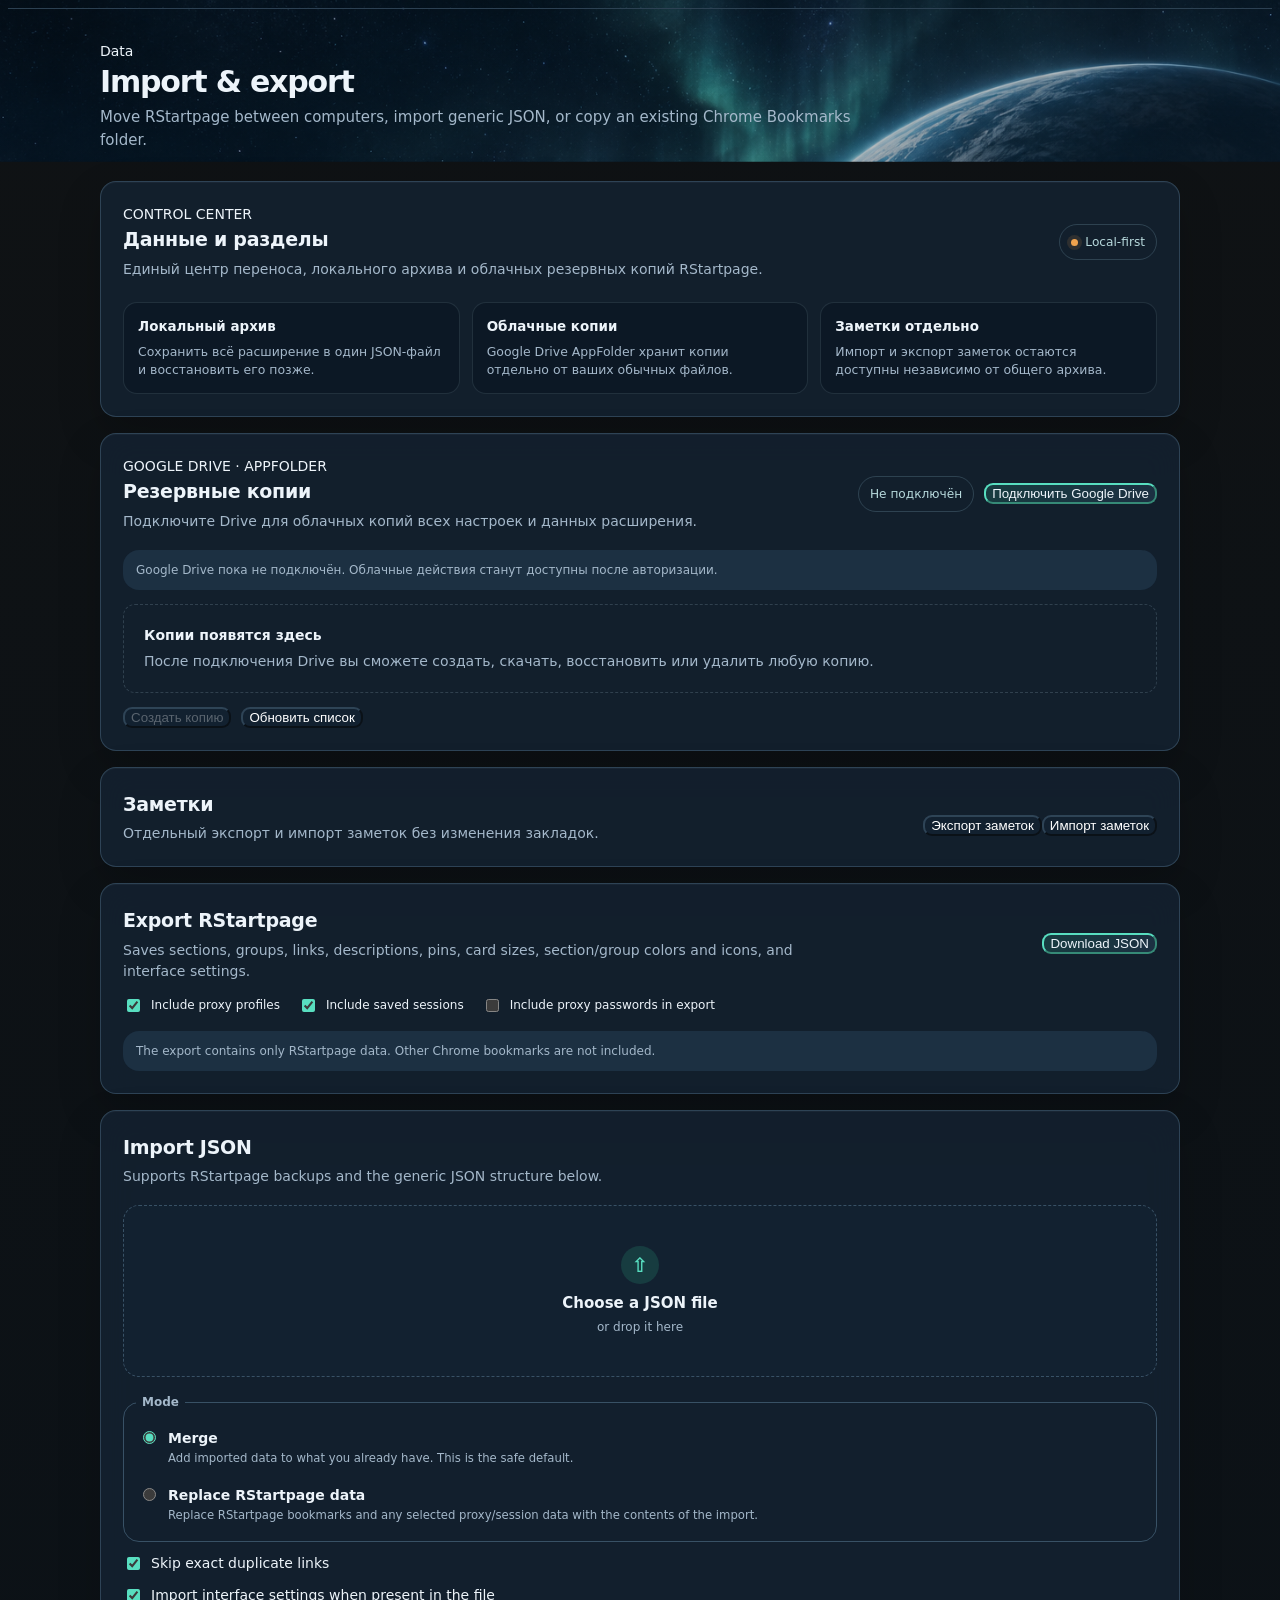
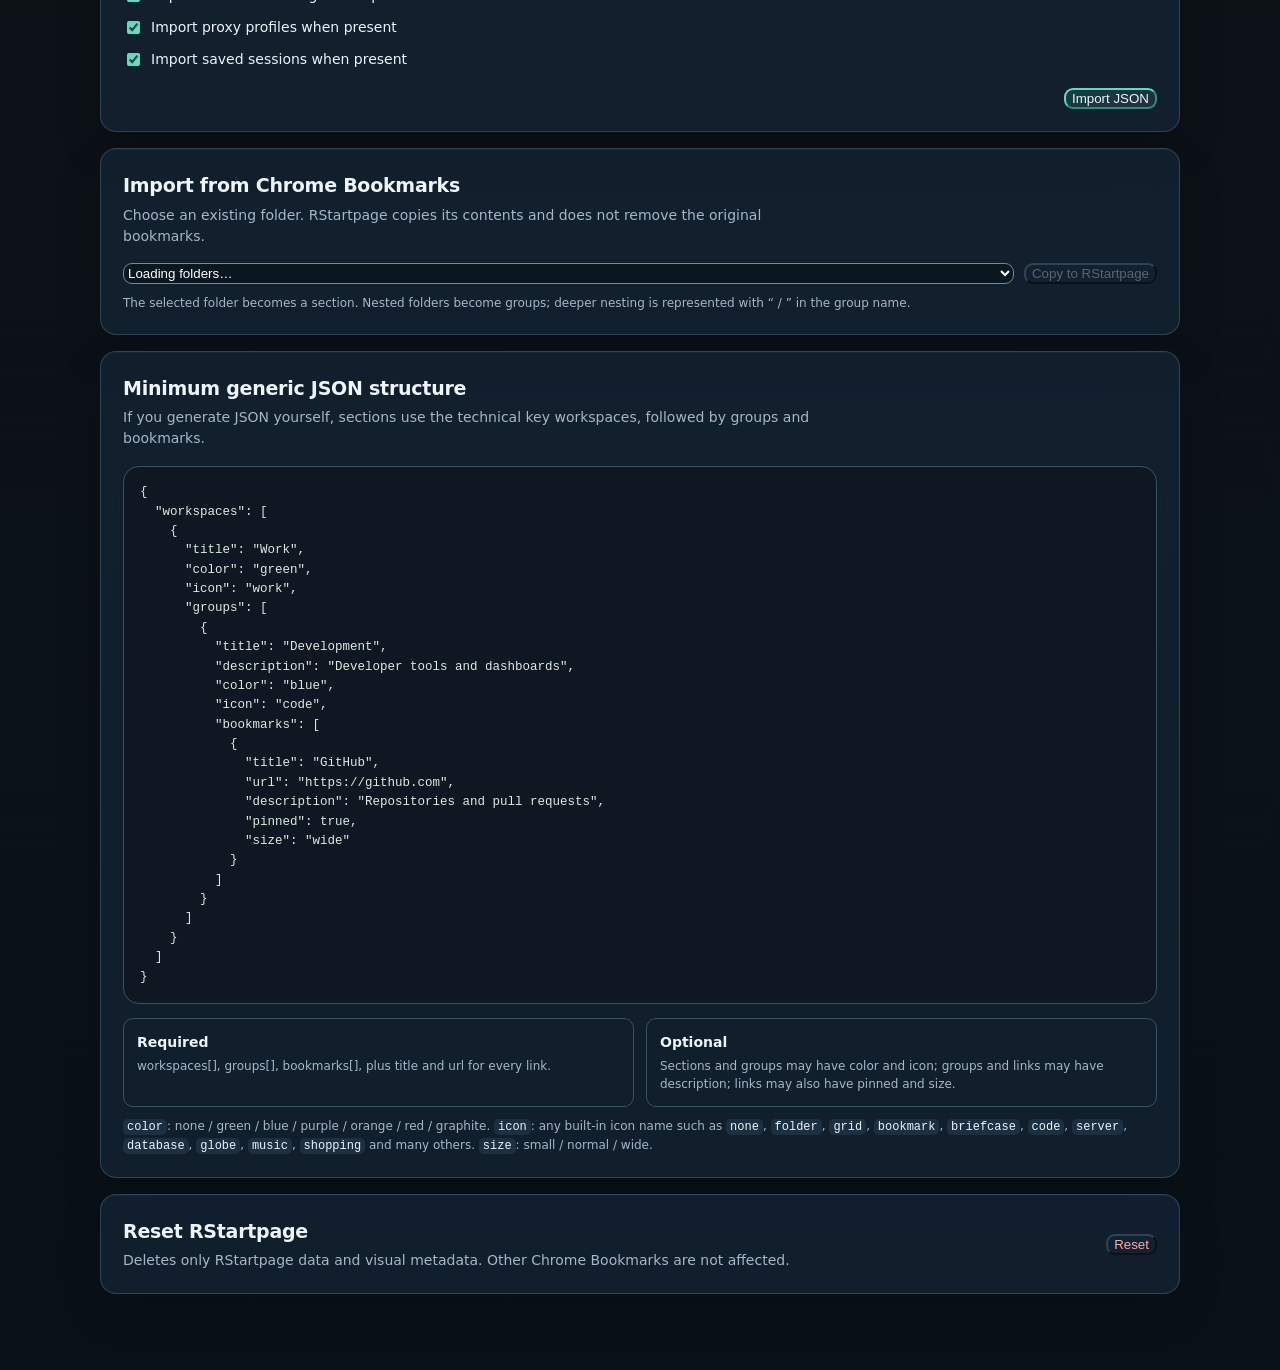
==== commit d13cb54d: "Move Drive backups to data center and add note management" ====
--- a/data.html
+++ b/data.html
@@ -23,7 +23,19 @@
 
     <div id="pageNotice" class="page-notice" hidden></div>
 
-    <section class="data-card">
+    <section class="data-card data-overview-card">
+      <div class="data-card-heading"><div><div class="eyebrow">CONTROL CENTER</div><h2>Данные и разделы</h2><p>Единый центр переноса, локального архива и облачных резервных копий RStartpage.</p></div><span class="data-status-pill"><i></i> Local-first</span></div>
+      <div class="data-overview-grid"><div><strong id="localArchiveTitle">Локальный архив</strong><span id="localArchiveText">Сохранить всё расширение в один JSON-файл и восстановить его позже.</span></div><div><strong id="cloudArchiveTitle">Облачные копии</strong><span id="cloudArchiveText">Google Drive AppFolder хранит копии отдельно от ваших обычных файлов.</span></div><div><strong id="notesArchiveTitle">Заметки отдельно</strong><span id="notesArchiveText">Импорт и экспорт заметок остаются доступны независимо от общего архива.</span></div></div>
+    </section>
+
+    <section class="data-card drive-data-card">
+      <div class="data-card-heading"><div><div class="eyebrow">GOOGLE DRIVE · APPFOLDER</div><h2>Резервные копии</h2><p id="driveDataDescription">Подключите Drive для облачных копий всех настроек и данных расширения.</p></div><div class="drive-data-actions"><span id="driveDataStatus" class="data-status-pill muted">Не подключён</span><button id="driveDataConnectButton" class="button primary" type="button">Подключить Google Drive</button></div></div>
+      <div id="driveDataMessage" class="callout warning">Google Drive пока не подключён. Облачные действия станут доступны после авторизации.</div>
+      <div id="driveDataBackups" class="drive-backups" aria-live="polite"><div class="drive-empty"><strong>Копии появятся здесь</strong><span>После подключения Drive вы сможете создать, скачать, восстановить или удалить любую копию.</span></div></div>
+      <div class="drive-data-footer"><button id="driveDataBackupButton" class="button" type="button" disabled>Создать копию</button><button id="driveDataRefreshButton" class="button ghost" type="button">Обновить список</button></div>
+    </section>
+
+    <section class="data-card notes-data-card">
       <div class="data-card-heading"><div><h2>Заметки</h2><p>Отдельный экспорт и импорт заметок без изменения закладок.</p></div><div class="data-actions"><button id="exportNotesDataButton" class="button" type="button">Экспорт заметок</button><button id="importNotesDataButton" class="button" type="button">Импорт заметок</button><input id="notesDataFile" type="file" accept="application/json,.json" hidden></div></div>
     </section>
 
@@ -130,6 +142,7 @@
   <script src="proxy-shared.js"></script>
   <script src="tools-shared.js"></script>
   <script src="notes-shared.js"></script>
+  <script src="drive-shared.js"></script>
   <script src="data.js"></script>
 </body>
 </html>
--- a/data.css
+++ b/data.css
@@ -120,3 +120,7 @@
 .export-proxy-options { margin-top:14px; display:flex; flex-wrap:wrap; gap:10px 18px; }
 .export-proxy-options .option-check { color:var(--text); font-size:12px; }
 .export-proxy-options input { accent-color:var(--green); }
+.data-overview-card,.drive-data-card,.notes-data-card{position:relative;overflow:hidden;background:linear-gradient(135deg,rgba(17,39,58,.84),rgba(7,19,31,.78));border-color:rgba(143,209,225,.2);box-shadow:0 18px 60px rgba(0,0,0,.2)}
+.data-overview-card:before,.drive-data-card:before{content:"";position:absolute;inset:auto -10% -65% 35%;height:260px;background:radial-gradient(circle,rgba(52,211,153,.16),transparent 68%);pointer-events:none}
+.data-overview-grid{display:grid;grid-template-columns:repeat(3,minmax(0,1fr));gap:12px;margin-top:22px}.data-overview-grid>div{display:grid;gap:6px;padding:14px;border:1px solid rgba(180,220,230,.12);border-radius:14px;background:rgba(3,13,24,.34)}.data-overview-grid strong{font-size:.84rem}.data-overview-grid span{color:var(--muted,#a8bac7);font-size:.78rem;line-height:1.45}.data-status-pill{display:inline-flex;align-items:center;gap:7px;padding:8px 11px;border-radius:999px;border:1px solid rgba(157,211,222,.2);color:#b7d9dc;font-size:.76rem;white-space:nowrap}.data-status-pill i{width:7px;height:7px;border-radius:50%;background:#f0a34e;box-shadow:0 0 0 4px rgba(240,163,78,.12)}.data-status-pill.success i{background:#35d79a;box-shadow:0 0 0 4px rgba(53,215,154,.12)}.drive-data-actions{display:flex;align-items:center;gap:10px;flex-wrap:wrap;justify-content:flex-end}.drive-data-card .callout{margin-top:18px}.drive-backups{display:grid;gap:8px;margin-top:14px}.drive-backup-row{display:flex;align-items:center;justify-content:space-between;gap:14px;padding:13px 14px;border:1px solid rgba(180,220,230,.12);border-radius:12px;background:rgba(3,13,24,.42)}.drive-backup-row>div:first-child{display:grid;gap:4px}.drive-backup-row span{color:var(--muted,#9fb0c3);font-size:.76rem}.drive-backup-actions{display:flex;gap:7px;flex-wrap:wrap}.drive-data-footer{display:flex;gap:10px;margin-top:14px}.drive-empty{display:grid;gap:5px;padding:20px;border:1px dashed rgba(180,220,230,.18);border-radius:12px;color:var(--muted,#9fb0c3)}.drive-empty strong{color:var(--text,#e8f4f5)}
+@media (max-width:760px){.data-overview-grid{grid-template-columns:1fr}.drive-backup-row{align-items:flex-start;flex-direction:column}.drive-data-actions{justify-content:flex-start}}
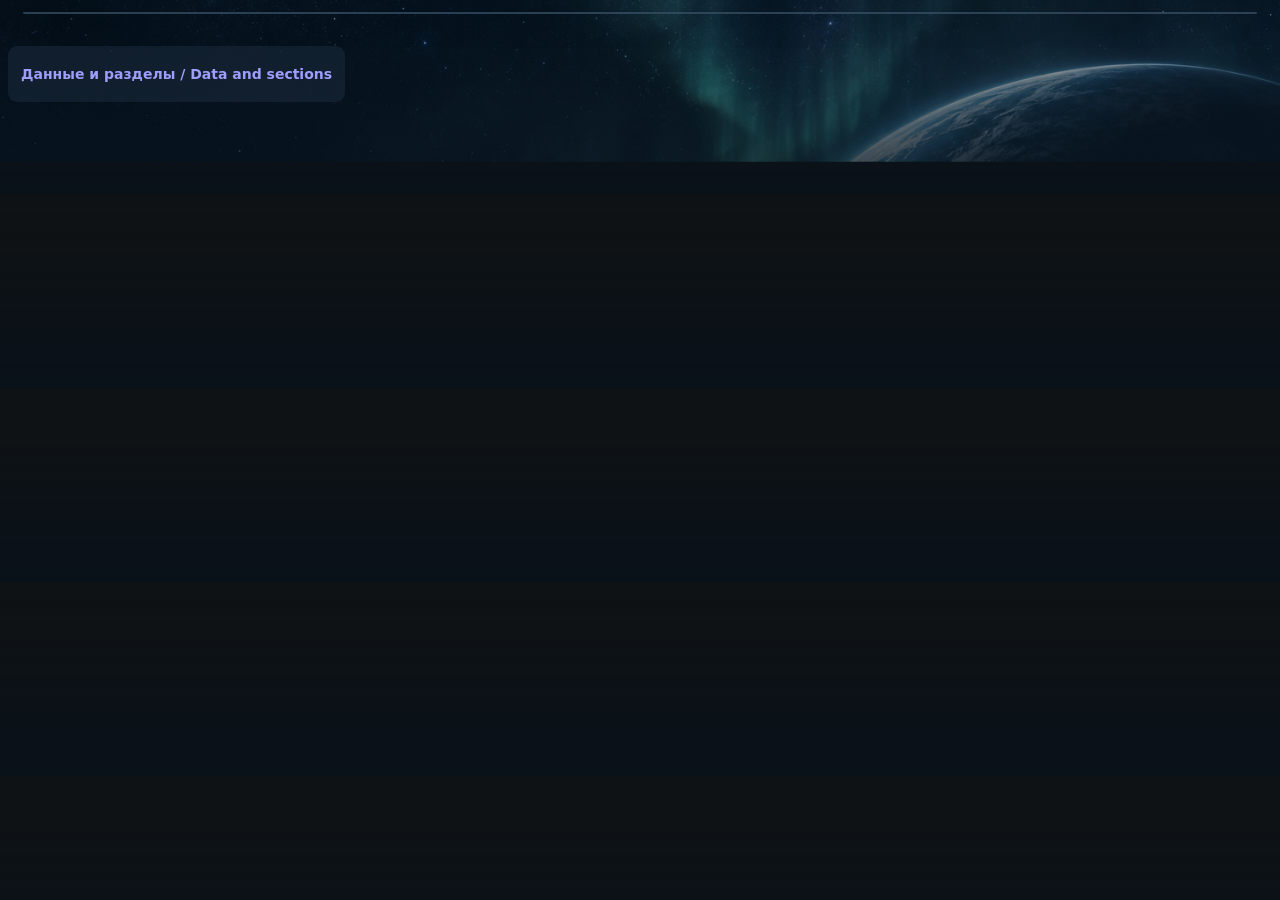
==== commit 0891e90a: "Release 1.8.0: centralize archives and Drive backups in data settings Move module transfers into Set" ====
--- a/data.html
+++ b/data.html
@@ -1,148 +1,2 @@
 <!doctype html>
-<html lang="en">
-<head>
-  <meta charset="utf-8">
-  <meta name="viewport" content="width=device-width, initial-scale=1">
-  <meta name="color-scheme" content="light dark">
-  <title>Import & export — RStartpage</title>
-  <link rel="icon" data-app-favicon href="icons/icon32.png">
-  <link rel="stylesheet" href="styles.css">
-  <link rel="stylesheet" href="data.css">
-  <link rel="stylesheet" href="glass.css">
-</head>
-<body class="data-body">
-  <div class="page-background" aria-hidden="true"></div>
-  <header class="app-navigation-shell"><div id="appNavigation"></div></header>
-
-  <main class="data-page">
-    <section class="data-hero">
-      <div class="eyebrow" data-i18n="data.eyebrow">Data</div>
-      <h1 data-i18n="data.title">Import & export</h1>
-      <p data-i18n="data.intro">Move RStartpage between computers, import generic JSON, or copy an existing Chrome Bookmarks folder.</p>
-    </section>
-
-    <div id="pageNotice" class="page-notice" hidden></div>
-
-    <section class="data-card data-overview-card">
-      <div class="data-card-heading"><div><div class="eyebrow">CONTROL CENTER</div><h2>Данные и разделы</h2><p>Единый центр переноса, локального архива и облачных резервных копий RStartpage.</p></div><span class="data-status-pill"><i></i> Local-first</span></div>
-      <div class="data-overview-grid"><div><strong id="localArchiveTitle">Локальный архив</strong><span id="localArchiveText">Сохранить всё расширение в один JSON-файл и восстановить его позже.</span></div><div><strong id="cloudArchiveTitle">Облачные копии</strong><span id="cloudArchiveText">Google Drive AppFolder хранит копии отдельно от ваших обычных файлов.</span></div><div><strong id="notesArchiveTitle">Заметки отдельно</strong><span id="notesArchiveText">Импорт и экспорт заметок остаются доступны независимо от общего архива.</span></div></div>
-    </section>
-
-    <section class="data-card drive-data-card">
-      <div class="data-card-heading"><div><div class="eyebrow">GOOGLE DRIVE · APPFOLDER</div><h2>Резервные копии</h2><p id="driveDataDescription">Подключите Drive для облачных копий всех настроек и данных расширения.</p></div><div class="drive-data-actions"><span id="driveDataStatus" class="data-status-pill muted">Не подключён</span><button id="driveDataConnectButton" class="button primary" type="button">Подключить Google Drive</button></div></div>
-      <div id="driveDataMessage" class="callout warning">Google Drive пока не подключён. Облачные действия станут доступны после авторизации.</div>
-      <div id="driveDataBackups" class="drive-backups" aria-live="polite"><div class="drive-empty"><strong>Копии появятся здесь</strong><span>После подключения Drive вы сможете создать, скачать, восстановить или удалить любую копию.</span></div></div>
-      <div class="drive-data-footer"><button id="driveDataBackupButton" class="button" type="button" disabled>Создать копию</button><button id="driveDataRefreshButton" class="button ghost" type="button">Обновить список</button></div>
-    </section>
-
-    <section class="data-card notes-data-card">
-      <div class="data-card-heading"><div><h2>Заметки</h2><p>Отдельный экспорт и импорт заметок без изменения закладок.</p></div><div class="data-actions"><button id="exportNotesDataButton" class="button" type="button">Экспорт заметок</button><button id="importNotesDataButton" class="button" type="button">Импорт заметок</button><input id="notesDataFile" type="file" accept="application/json,.json" hidden></div></div>
-    </section>
-
-    <section class="data-card">
-      <div class="data-card-heading">
-        <div><h2 data-i18n="data.exportTitle">Export RStartpage</h2><p data-i18n="data.exportText">Saves sections, groups, links, descriptions, pins, card sizes, section/group colors and icons, and interface settings.</p></div>
-        <button id="exportButton" class="button primary" type="button" disabled data-js-action data-i18n="data.download">Download JSON</button>
-      </div>
-      <div class="export-proxy-options">
-        <label class="option-check"><input id="exportProxies" type="checkbox" checked><span id="exportProxiesLabel">Include proxy profiles</span></label>
-        <label class="option-check"><input id="exportSessions" type="checkbox" checked><span id="exportSessionsLabel">Include saved sessions</span></label>
-        <label class="option-check"><input id="exportProxyPasswords" type="checkbox"><span id="exportProxyPasswordsLabel">Include proxy passwords in export</span></label>
-      </div>
-      <div class="callout" data-i18n="data.exportNote">The export contains only RStartpage data. Other Chrome bookmarks are not included.</div>
-    </section>
-
-    <section class="data-card">
-      <div class="data-card-heading compact-heading">
-        <div><h2 data-i18n="data.importTitle">Import JSON</h2><p data-i18n="data.importText">Supports RStartpage backups and the generic JSON structure below.</p></div>
-      </div>
-
-      <label class="file-drop" id="fileDrop">
-        <input id="jsonFileInput" type="file" accept="application/json,.json">
-        <span class="file-drop-icon">⇧</span>
-        <strong id="fileDropTitle" data-i18n="data.chooseFile">Choose a JSON file</strong>
-        <span id="fileDropHint" data-i18n="data.dropHint">or drop it here</span>
-      </label>
-
-      <div id="importPreview" class="import-preview" hidden>
-        <div><strong id="previewFormat"></strong><span id="previewCounts"></span></div>
-      </div>
-
-      <div class="import-options">
-        <fieldset>
-          <legend data-i18n="data.mode">Mode</legend>
-          <label><input type="radio" name="importMode" value="merge" checked> <span><strong data-i18n="data.merge">Merge</strong><small data-i18n="data.mergeText">Add imported data to what you already have. This is the safe default.</small></span></label>
-          <label><input type="radio" name="importMode" value="replace"> <span><strong data-i18n="data.replace">Replace RStartpage data</strong><small data-i18n="data.replaceText">Replace RStartpage bookmarks and any selected proxy/session data with the contents of the import.</small></span></label>
-        </fieldset>
-        <label class="option-check"><input id="skipDuplicates" type="checkbox" checked><span data-i18n="data.skipDuplicates">Skip exact duplicate links</span></label>
-        <label class="option-check"><input id="importSettings" type="checkbox" checked><span data-i18n="data.importSettings">Import interface settings when present in the file</span></label>
-        <label class="option-check"><input id="importProxies" type="checkbox" checked><span id="importProxiesLabel">Import proxy profiles when present</span></label>
-        <label class="option-check"><input id="importSessions" type="checkbox" checked><span id="importSessionsLabel">Import saved sessions when present</span></label>
-      </div>
-
-      <div class="data-actions"><button id="importButton" class="button primary" type="button" disabled data-i18n="data.importButton">Import JSON</button></div>
-    </section>
-
-    <section class="data-card">
-      <div class="data-card-heading">
-        <div><h2 data-i18n="data.chromeTitle">Import from Chrome Bookmarks</h2><p data-i18n="data.chromeText">Choose an existing folder. RStartpage copies its contents and does not remove the original bookmarks.</p></div>
-      </div>
-      <div class="folder-import-row">
-        <select id="bookmarkFolderSelect" class="select"><option data-i18n="data.loadingFolders">Loading folders…</option></select>
-        <button id="folderImportButton" class="button" type="button" disabled data-js-action data-i18n="data.copyButton">Copy to RStartpage</button>
-      </div>
-      <p class="muted-note" data-i18n="data.chromeNote">The selected folder becomes a section. Nested folders become groups; deeper nesting is represented with “ / ” in the group name.</p>
-    </section>
-
-    <section class="data-card instructions-card">
-      <div class="data-card-heading compact-heading"><div><h2 data-i18n="data.schemaTitle">Minimum generic JSON structure</h2><p data-i18n="data.schemaText">If you generate JSON yourself, sections use the technical key workspaces, followed by groups and bookmarks.</p></div></div>
-      <pre><code>{
-  "workspaces": [
-    {
-      "title": "Work",
-      "color": "green",
-      "icon": "work",
-      "groups": [
-        {
-          "title": "Development",
-          "description": "Developer tools and dashboards",
-          "color": "blue",
-          "icon": "code",
-          "bookmarks": [
-            {
-              "title": "GitHub",
-              "url": "https://github.com",
-              "description": "Repositories and pull requests",
-              "pinned": true,
-              "size": "wide"
-            }
-          ]
-        }
-      ]
-    }
-  ]
-}</code></pre>
-      <div class="schema-grid">
-        <div><strong data-i18n="data.required">Required</strong><p><span data-i18n="data.requiredText">workspaces[], groups[], bookmarks[], plus title and url for every link.</span></p></div>
-        <div><strong data-i18n="data.optional">Optional</strong><p><span data-i18n="data.optionalText">Sections and groups may have color and icon; groups and links may have description; links may also have pinned and size.</span></p></div>
-      </div>
-      <p class="muted-note"><code>color</code>: none / green / blue / purple / orange / red / graphite. <code>icon</code>: any built-in icon name such as <code>none</code>, <code>folder</code>, <code>grid</code>, <code>bookmark</code>, <code>briefcase</code>, <code>code</code>, <code>server</code>, <code>database</code>, <code>globe</code>, <code>music</code>, <code>shopping</code> and many others. <code>size</code>: small / normal / wide.</p>
-    </section>
-
-
-    <section class="danger-zone data-card">
-      <div class="data-card-heading">
-        <div><h2 data-i18n="data.resetTitle">Reset RStartpage</h2><p data-i18n="data.resetText">Deletes only RStartpage data and visual metadata. Other Chrome Bookmarks are not affected.</p></div>
-        <button id="resetButton" class="button danger-button" type="button" disabled data-js-action data-i18n="data.reset">Reset</button>
-      </div>
-    </section>
-  </main>
-
-  <script src="shared.js"></script>
-  <script src="proxy-shared.js"></script>
-  <script src="tools-shared.js"></script>
-  <script src="notes-shared.js"></script>
-  <script src="drive-shared.js"></script>
-  <script src="data.js"></script>
-</body>
-</html>
+<html lang="en"><head><meta charset="utf-8"><meta name="viewport" content="width=device-width, initial-scale=1"><title>Data — RStartpage</title><link rel="icon" data-app-favicon href="icons/icon32.png"><link rel="stylesheet" href="styles.css"><link rel="stylesheet" href="glass.css"><link rel="stylesheet" href="refinement.css"></head><body><header class="app-navigation-shell"><div id="appNavigation"></div></header><main class="settings-page"><a class="button" href="settings.html#data">Данные и разделы / Data and sections</a></main><script src="data.js"></script></body></html>
--- a/glass.css
+++ b/glass.css
@@ -1,4 +1,4 @@
-/* RStartpage 1.4 — shared Alpine Glass system, loaded after page styles. */
+/* RStartpage 1.8 — shared Alpine Glass system, loaded after page styles. */
 :root, :root[data-theme="dark"] {
   color-scheme: dark;
   --bg: #07111a;
@@ -118,7 +118,10 @@
 .import-mode-fieldset legend { padding:0 5px; color:var(--muted); font-size:11px; }
 .import-mode-fieldset label { display:flex; gap:8px; align-items:center; font-size:13px; }
 .app-credit { display:none !important; }
-.notes-toolbar { display:grid; grid-template-columns:minmax(220px,1fr) 170px auto auto auto; gap:8px; align-items:center; }
+.notes-toolbar { display:flex; flex-wrap:wrap; gap:10px; align-items:center; }
+.notes-toolbar .notes-search { flex:1 1 240px; min-width:180px; }
+.notes-toolbar .select { flex:0 1 160px; }
+.notes-toolbar > .button { flex:0 0 auto; }
 .notes-search { display:flex; align-items:center; gap:8px; min-height:40px; padding:0 12px; border:1px solid var(--edge); border-radius:10px; background:color-mix(in srgb,var(--bg) 72%,transparent); }
 .notes-search input { width:100%; border:0; outline:0; color:var(--text); background:transparent; }
 .notes-tag-bar,.note-tags { display:flex; gap:6px; flex-wrap:wrap; margin:14px 0; }
@@ -129,13 +132,13 @@
 .note-tag { display:inline-flex; border:1px solid var(--edge); border-radius:999px; padding:4px 9px; color:var(--muted); background:var(--glass); font-size:11px; }
 button.note-tag { cursor:pointer; }
 .note-tag.active { color:var(--text); border-color:var(--green); background:var(--green-soft); }
-.notes-list { display:grid; grid-template-columns:repeat(3,minmax(0,1fr)); gap:14px; }
+.notes-list { display:grid; grid-template-columns:repeat(auto-fill,minmax(min(100%,340px),1fr)); gap:16px; }
 .note-card { min-height:190px; padding:16px; border:1px solid var(--edge); border-radius:14px; background:linear-gradient(145deg,var(--surface-2),var(--glass)); }
-.note-card-head { display:flex; justify-content:space-between; gap:12px; }
-.note-card-actions { display:flex; align-items:center; gap:6px; }
+.note-card-head { display:grid; gap:14px; }
+.note-card-actions { display:flex; flex-wrap:wrap; align-items:center; gap:8px; }
 .note-sync-chip { display:flex; gap:4px; align-items:center; color:var(--muted); font:11px ui-monospace,monospace; }
 .note-sync-chip input { accent-color:var(--green); }
-.note-card h2 { margin:0; font-size:16px; }
+.note-card h2 { margin:0 0 5px; font-size:16px; overflow-wrap:anywhere; }
 .note-meta,.note-dates,.note-source,.note-source-link { color:var(--muted); font-size:11px; }
 .note-content { margin:12px 0; color:var(--text); font-size:13px; line-height:1.55; white-space:normal; overflow-wrap:anywhere; }
 .note-source-link { display:block; overflow:hidden; text-overflow:ellipsis; white-space:nowrap; }
@@ -146,8 +149,7 @@
 .sync-note-toggle input { margin-top:3px; accent-color:var(--green); }
 .sync-note-toggle span { display:grid; gap:3px; font-size:12px; }.sync-note-toggle small { color:var(--muted); font-size:11px; }
 .notes-help-dialog { max-width:620px; }.notes-help-content { display:grid; gap:10px; color:var(--muted); line-height:1.55; }.notes-help-content p { margin:0; }.notes-help-content strong { color:var(--text); }
-@media(max-width:1000px){.notes-toolbar{grid-template-columns:1fr 1fr}.notes-toolbar .notes-search{grid-column:1/-1}.notes-list{grid-template-columns:repeat(2,minmax(0,1fr));}}
-@media(max-width:600px){.notes-list{grid-template-columns:1fr}.notes-toolbar{grid-template-columns:1fr}.notes-toolbar .notes-search{grid-column:auto}}
+@media(max-width:600px){.notes-list{grid-template-columns:1fr}.notes-toolbar .notes-search{flex-basis:100%}}
 @media(max-width:900px) {
   .app-navigation-inner { gap:8px; grid-template-columns:auto minmax(0,1fr) auto; }
   .app-navigation-brand span { display:none; }
--- a/refinement.css
+++ b/refinement.css
@@ -0,0 +1,120 @@
+/* Shared finishing layer: Alpine Glass, with one spacing and control scale. */
+body { padding-bottom:36px; }
+dialog:modal { position:fixed; margin:auto; max-height:calc(100dvh - 32px); overflow:auto; }
+[hidden] { display:none !important; }
+:root { --panel-shadow:0 16px 48px #00000020; }
+.app-navigation-shell {
+  position:sticky; z-index:400;
+  width:min(calc(100% - 32px),1440px); margin:12px auto 0; top:12px;
+  border:1px solid var(--edge); border-radius:16px;
+  background:linear-gradient(115deg,color-mix(in srgb,var(--surface-2) 82%,transparent),color-mix(in srgb,var(--bg) 86%,transparent));
+  box-shadow:var(--panel-shadow),inset 0 1px 0 #ffffff0a;
+}
+.app-navigation-inner { padding:0 18px; min-height:64px; }
+.app-navigation-links { background:color-mix(in srgb,var(--bg) 40%,transparent); border-color:transparent; }
+.app-navigation-link { font-weight:500; }
+.app-navigation-link.active { border-color:color-mix(in srgb,var(--green) 45%,var(--border)); box-shadow:inset 0 -1px var(--green),0 0 18px color-mix(in srgb,var(--green) 8%,transparent); }
+.app-navigation-settings svg, .transfer-settings-link svg { width:20px; height:20px; flex:0 0 20px; fill:none; stroke:currentColor; stroke-width:1.65; stroke-linecap:round; stroke-linejoin:round; }
+.app-navigation-settings { display:grid; place-items:center; padding:0; width:38px; height:38px; }
+.app-version { position:fixed; bottom:10px; left:18px; z-index:5; padding:3px 8px; border:1px solid var(--edge); border-radius:6px; background:var(--glass); backdrop-filter:blur(12px); color:var(--muted); font:10px/1.4 ui-monospace,monospace; letter-spacing:.035em; pointer-events:none; }
+body:has(.popup-header) { padding-bottom:0; }
+body:has(.popup-header) .app-version { position:relative; inset:auto; display:table; margin:8px 16px 12px; }
+.button { display:inline-flex; align-items:center; justify-content:center; gap:8px; min-height:38px; padding:9px 13px; line-height:1.2; font-weight:600; text-decoration:none; }
+.button.small { min-height:32px; padding:7px 10px; }
+.button.primary { background:linear-gradient(125deg,color-mix(in srgb,var(--green) 28%,var(--surface)),var(--green-soft)); box-shadow:inset 0 1px 0 #ffffff12; }
+.button:hover:not(:disabled),.icon-button:hover:not(:disabled) { border-color:var(--green); }
+.button:disabled,.icon-button:disabled { opacity:.45; cursor:not-allowed; box-shadow:none; }
+.button:focus-visible,.icon-button:focus-visible,a:focus-visible,input:focus-visible,select:focus-visible,summary:focus-visible { outline:2px solid var(--green); outline-offset:3px; }
+.checkbox-setting,.sync-note-toggle,.transfer-section-option { display:flex; align-items:flex-start; gap:10px; cursor:pointer; line-height:1.5; }
+.checkbox-setting input[type="checkbox"],.navigation-choice input,.sync-note-toggle input,.transfer-section-option input { flex:0 0 16px; width:16px; height:16px; margin:2px 0 0; accent-color:var(--green); }
+.checkbox-setting > span,.transfer-section-option > span { display:block; min-width:0; }
+.checkbox-setting strong,.transfer-section-option strong { display:block; font-size:13px; font-weight:600; }
+.checkbox-setting small,.transfer-section-option small { display:block; margin-top:3px; color:var(--muted); font-size:11px; font-weight:400; line-height:1.5; }
+.settings-page { width:min(calc(100% - 40px),1240px); padding:32px 0 48px; }
+.settings-hero h1 { font-size:30px; line-height:1.2; }
+.settings-layout { display:grid; grid-template-columns:190px minmax(0,1fr); gap:20px; align-items:start; }
+.settings-sidebar { display:grid; gap:5px; padding:10px; border:1px solid var(--edge); border-radius:14px; background:var(--glass); backdrop-filter:blur(20px); position:sticky; top:96px; }
+.settings-sidebar a { display:flex; align-items:center; min-height:42px; padding:10px 12px; border:1px solid transparent; border-radius:8px; color:var(--muted); font-size:13px; font-weight:500; text-decoration:none; }
+.settings-sidebar a:hover { color:var(--text); background:var(--surface-2); }
+.settings-sidebar a[aria-current] { border-color:color-mix(in srgb,var(--green) 45%,var(--border)); background:linear-gradient(110deg,var(--green-soft),var(--glass)); color:var(--text); box-shadow:inset 2px 0 var(--green); }
+.settings-page-form { min-width:0; }
+.settings-section { display:grid; grid-template-columns:minmax(0,1fr); gap:24px; padding:26px; border-radius:16px; box-shadow:var(--panel-shadow); }
+.settings-section-heading { border-bottom:1px solid var(--edge); padding-bottom:18px; }
+.settings-section-heading h2 { font-size:20px; }
+.settings-section-heading p { font-size:12px; }
+.navigation-choices { grid-template-columns:repeat(2,minmax(0,1fr)); }
+.appearance-grid { grid-template-columns:repeat(2,minmax(0,1fr)); }
+.appearance-actions { display:flex; gap:8px; flex-wrap:wrap; align-items:center; }
+.data-section-heading { display:flex; align-items:center; justify-content:space-between; flex-wrap:wrap; gap:12px; margin-bottom:18px; }
+.data-section-heading h3 { margin:0; font-size:17px; letter-spacing:-.025em; }
+.data-section-heading p,.transfer-card p { color:var(--muted); font-size:12px; line-height:1.65; margin:5px 0 0; }
+.transfer-sections { display:grid; grid-template-columns:repeat(2,minmax(0,1fr)); gap:10px; margin:0 0 18px; padding:0; border:0; }
+.transfer-section-option { min-width:0; padding:14px; border:1px solid var(--edge); border-radius:10px; background:color-mix(in srgb,var(--bg) 48%,transparent); }
+.transfer-section-option:has(input:checked) { border-color:color-mix(in srgb,var(--green) 38%,var(--border)); background:color-mix(in srgb,var(--green-soft) 38%,transparent); }
+.transfer-passwords { margin:16px 0 20px; }
+.transfer-actions-grid { display:grid; grid-template-columns:repeat(2,minmax(0,1fr)); gap:14px; }
+.transfer-card { display:flex; flex-direction:column; align-items:flex-start; min-width:0; padding:20px; gap:10px; border:1px solid var(--edge); border-radius:12px; background:linear-gradient(140deg,color-mix(in srgb,var(--surface-2) 72%,transparent),color-mix(in srgb,var(--bg) 52%,transparent)); }
+.transfer-card h4 { margin:0; font-size:15px; }
+.transfer-card p { margin:0 0 8px; flex:1; }
+.file-button { position:relative; overflow:hidden; cursor:pointer; }
+.file-button input { position:absolute; inset:0; opacity:0; width:100%; height:100%; cursor:pointer; }
+.file-button:has(input:focus-visible) { outline:2px solid var(--green); outline-offset:3px; }
+.file-button:has(input:disabled) { opacity:.45; cursor:not-allowed; }
+.transfer-notice { margin:16px 0; padding:12px 14px; border-left:2px solid var(--green); border-radius:6px; background:var(--surface-2); font-size:13px; }
+.transfer-notice.error { border-color:var(--danger); color:var(--danger); }
+.archive-preview { margin-top:20px; padding:20px; border:1px solid var(--green); border-radius:12px; background:var(--glass); }
+.archive-preview h4 { margin:0; font-size:16px; }
+#archiveFilename { overflow-wrap:anywhere; color:var(--muted); font-size:12px; }
+.archive-preview .field { margin-bottom:14px; }
+.browser-folder-import { margin-top:18px; font-size:12px; color:var(--muted); }
+.browser-folder-import summary { cursor:pointer; padding:8px 0; }
+.browser-folder-import select { flex:1 1 240px; min-width:0; }
+.drive-settings { margin-top:30px; padding-top:26px; border-top:1px solid var(--edge); }
+.drive-status { flex:0 0 auto; border:1px solid var(--edge); padding:5px 9px; border-radius:99px; color:var(--muted); font-size:11px; }
+.drive-status.connected { color:var(--green); border-color:var(--green); }
+.drive-message { color:var(--muted); font-size:12px; line-height:1.7; margin:0 0 18px; max-width:68ch; }
+.drive-backups { margin-top:16px; display:grid; gap:10px; }
+.drive-empty { padding:24px; border:1px dashed var(--border); border-radius:12px; text-align:center; background:color-mix(in srgb,var(--bg) 30%,transparent); }
+.drive-empty strong { display:block; font-size:13px; }
+.drive-empty p { margin:6px 0 16px; color:var(--muted); font-size:12px; }
+.drive-empty .appearance-actions { justify-content:center; }
+.drive-backup-row { display:flex; align-items:center; justify-content:space-between; gap:16px; flex-wrap:wrap; padding:15px; border:1px solid var(--edge); border-radius:10px; background:var(--glass); }
+.drive-backup-row > div:first-child { flex:1 1 220px; min-width:0; }
+.drive-backup-row strong { display:block; overflow-wrap:anywhere; font-size:12px; }
+.drive-backup-row small { display:block; margin-top:4px; color:var(--muted); font-size:11px; }
+.note-card { box-shadow:0 8px 24px #00000010; }
+.note-sync-chip { min-height:32px; margin-right:auto; padding:4px 8px; border:1px solid var(--edge); border-radius:7px; gap:6px; }
+.note-sync-chip input { width:14px; height:14px; margin:0; }
+.notes-sync-meter { margin:18px 0; }
+.note-manage-chip { display:inline-flex; align-items:center; border:1px solid var(--edge); border-radius:8px; padding:2px; gap:1px; background:var(--glass); }
+.note-manage-chip .note-tag { border:0; border-radius:5px; background:transparent; min-height:28px; }
+.note-manage-chip .note-tag.active { background:var(--green-soft); color:var(--green); }
+.chip-action { display:grid; place-items:center; width:28px; height:28px; padding:0; border:0; border-radius:5px; background:transparent; color:var(--muted); font-size:17px; cursor:pointer; }
+.chip-action:hover { background:var(--surface-2); color:var(--text); }
+.chip-action.danger:hover { color:var(--danger); }
+.note-meta { line-height:1.6; }
+.note-content-input.resize-none { resize:none; min-height:260px; }
+.notes-search .icon-button { flex:0 0 28px; width:28px; height:28px; min-height:28px; }
+.tools-data-link { margin-bottom:18px; }
+.sr-only { position:absolute; width:1px; height:1px; overflow:hidden; clip-path:inset(50%); white-space:nowrap; }
+@media(max-width:900px) {
+  .settings-layout { grid-template-columns:160px minmax(0,1fr); gap:14px; }
+  .settings-section { padding:20px; }
+  .appearance-grid { grid-template-columns:1fr; }
+  .app-navigation-inner { padding:0 10px; }
+}
+@media(max-width:680px) {
+  .settings-layout { grid-template-columns:1fr; }
+  .settings-sidebar { position:static; display:flex; flex-wrap:wrap; gap:5px; }
+  .settings-sidebar a { flex:1 1 140px; min-height:38px; font-size:12px; }
+  .settings-page { width:calc(100% - 24px); padding-top:24px; }
+  .settings-section { padding:18px; }
+  .settings-panel-grid,.transfer-actions-grid,.transfer-sections,.navigation-choices { grid-template-columns:1fr; }
+  .settings-panel-grid .span-2 { grid-column:auto; }
+  .app-navigation-shell { width:calc(100% - 16px); margin-top:8px; top:8px; }
+  .app-navigation-inner { gap:4px; }
+  .notes-sync-meter { grid-template-columns:1fr auto; }
+  .notes-sync-track { grid-row:2; grid-column:1/-1; }
+  .app-version { left:12px; bottom:8px; }
+}
+@media(prefers-reduced-motion:reduce) { *,*::before,*::after { scroll-behavior:auto !important; transition:none !important; animation:none !important; } }
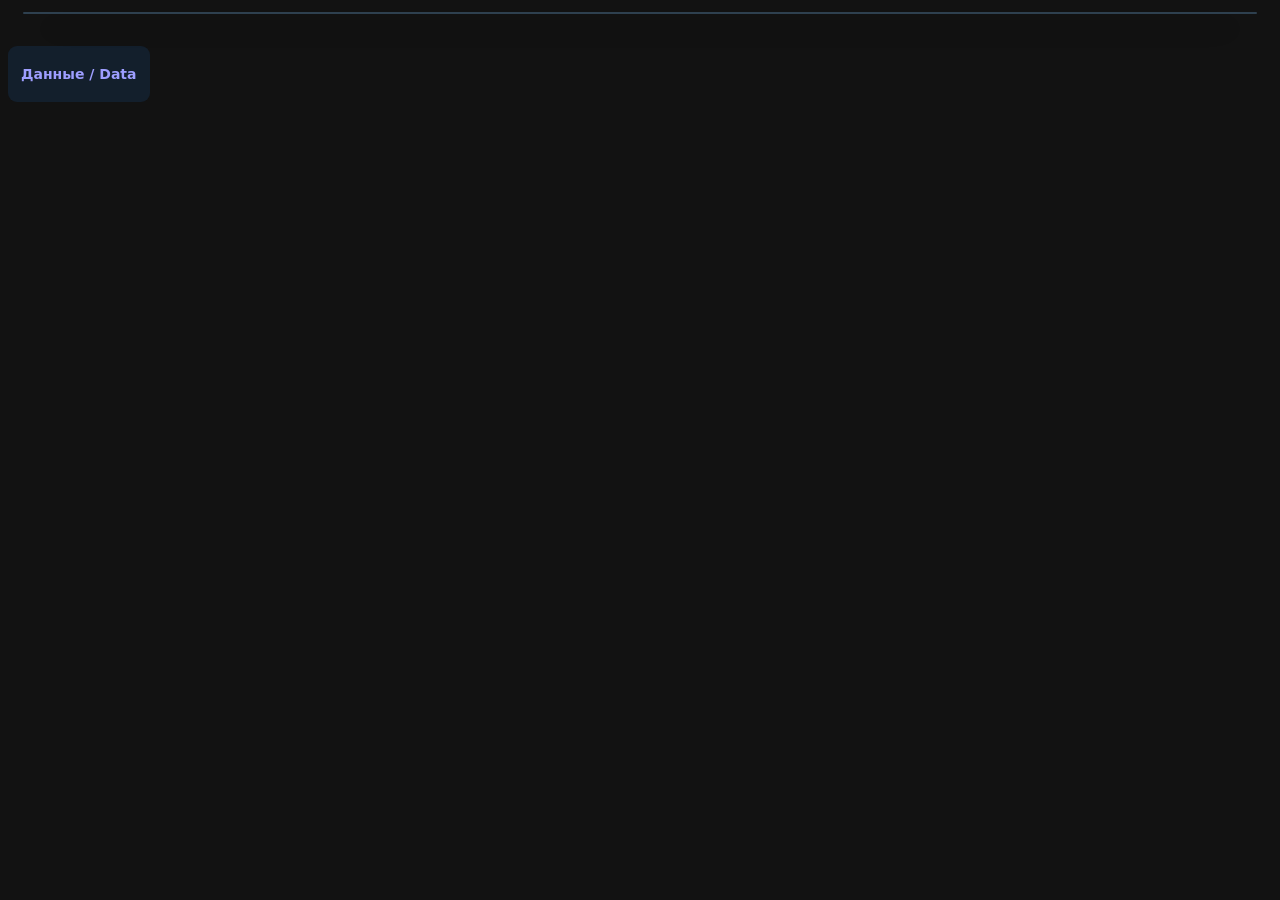
==== commit 2b63eedb: "Release 1.8.1: restore wallpaper and refine data shortcuts Restore the complete default wallpaper an" ====
--- a/data.html
+++ b/data.html
@@ -1,2 +1,2 @@
 <!doctype html>
-<html lang="en"><head><meta charset="utf-8"><meta name="viewport" content="width=device-width, initial-scale=1"><title>Data — RStartpage</title><link rel="icon" data-app-favicon href="icons/icon32.png"><link rel="stylesheet" href="styles.css"><link rel="stylesheet" href="glass.css"><link rel="stylesheet" href="refinement.css"></head><body><header class="app-navigation-shell"><div id="appNavigation"></div></header><main class="settings-page"><a class="button" href="settings.html#data">Данные и разделы / Data and sections</a></main><script src="data.js"></script></body></html>
+<html lang="en"><head><meta charset="utf-8"><meta name="viewport" content="width=device-width, initial-scale=1"><title>Data — RStartpage</title><link rel="icon" data-app-favicon href="icons/icon32.png"><link rel="stylesheet" href="styles.css"><link rel="stylesheet" href="glass.css"><link rel="stylesheet" href="refinement.css"></head><body><header class="app-navigation-shell"><div id="appNavigation"></div></header><main class="settings-page"><a class="button" href="settings.html#data">Данные / Data</a></main><script src="data.js"></script></body></html>
--- a/glass.css
+++ b/glass.css
@@ -1,4 +1,4 @@
-/* RStartpage 1.8 — shared Alpine Glass system, loaded after page styles. */
+/* RStartpage 1.8.1 — shared Alpine Glass system, loaded after page styles. */
 :root, :root[data-theme="dark"] {
   color-scheme: dark;
   --bg: #07111a;
@@ -105,11 +105,8 @@
 html, body { background:transparent !important; }
 body { position:relative; isolation:isolate; }
 body::before { z-index:0 !important; pointer-events:none; }
-body::after { z-index:0 !important; pointer-events:none; background:linear-gradient(135deg,rgba(3,10,18,.42),rgba(3,10,18,.12)) !important; }
+body::after { z-index:0 !important; pointer-events:none; background:rgba(3,10,18,var(--background-dim)) !important; }
 .app-shell, body > main, body > header, body > dialog { position:relative; z-index:1; }
-body { background:linear-gradient(180deg,rgba(7,18,26,.25),rgba(7,17,26,.82)),url('assets/alpine-night.png') center/cover fixed !important; }
-:root[data-background-mode="clean"] body { background:var(--bg) !important; }
-:root[data-background-mode="custom"] body { background:var(--custom-background-image) center/cover fixed !important; }
 .quick-access-empty { margin:0; color:var(--muted); font-size:12px; }
 .session-toolbar { display:flex; align-items:center; justify-content:flex-end; gap:8px; flex-wrap:wrap; }
 .session-import-dialog { max-width:520px; }
--- a/refinement.css
+++ b/refinement.css
@@ -16,6 +16,13 @@
 .app-navigation-link.active { border-color:color-mix(in srgb,var(--green) 45%,var(--border)); box-shadow:inset 0 -1px var(--green),0 0 18px color-mix(in srgb,var(--green) 8%,transparent); }
 .app-navigation-settings svg, .transfer-settings-link svg { width:20px; height:20px; flex:0 0 20px; fill:none; stroke:currentColor; stroke-width:1.65; stroke-linecap:round; stroke-linejoin:round; }
 .app-navigation-settings { display:grid; place-items:center; padding:0; width:38px; height:38px; }
+.module-utility-actions { display:inline-flex; align-items:center; gap:7px; flex:0 0 auto; }
+.module-icon-button { display:grid; place-items:center; flex:0 0 38px; width:38px; height:38px; min-width:38px; min-height:38px; padding:0; border-radius:9px; color:var(--muted); font-size:16px; font-weight:700; line-height:1; text-decoration:none; }
+.module-icon-button:hover:not(:disabled) { color:var(--green); background:var(--green-soft); }
+.module-icon-button svg { width:20px; height:20px; fill:none; stroke:currentColor; stroke-width:1.65; stroke-linecap:round; stroke-linejoin:round; }
+.module-help-dialog { width:min(620px,calc(100% - 28px)); }
+.module-help-content { display:grid; gap:10px; color:var(--muted); line-height:1.6; }
+.module-help-content p { margin:0; }
 .app-version { position:fixed; bottom:10px; left:18px; z-index:5; padding:3px 8px; border:1px solid var(--edge); border-radius:6px; background:var(--glass); backdrop-filter:blur(12px); color:var(--muted); font:10px/1.4 ui-monospace,monospace; letter-spacing:.035em; pointer-events:none; }
 body:has(.popup-header) { padding-bottom:0; }
 body:has(.popup-header) .app-version { position:relative; inset:auto; display:table; margin:8px 16px 12px; }
@@ -26,10 +33,10 @@
 .button:disabled,.icon-button:disabled { opacity:.45; cursor:not-allowed; box-shadow:none; }
 .button:focus-visible,.icon-button:focus-visible,a:focus-visible,input:focus-visible,select:focus-visible,summary:focus-visible { outline:2px solid var(--green); outline-offset:3px; }
 .checkbox-setting,.sync-note-toggle,.transfer-section-option { display:flex; align-items:flex-start; gap:10px; cursor:pointer; line-height:1.5; }
-.checkbox-setting input[type="checkbox"],.navigation-choice input,.sync-note-toggle input,.transfer-section-option input { flex:0 0 16px; width:16px; height:16px; margin:2px 0 0; accent-color:var(--green); }
-.checkbox-setting > span,.transfer-section-option > span { display:block; min-width:0; }
-.checkbox-setting strong,.transfer-section-option strong { display:block; font-size:13px; font-weight:600; }
-.checkbox-setting small,.transfer-section-option small { display:block; margin-top:3px; color:var(--muted); font-size:11px; font-weight:400; line-height:1.5; }
+.checkbox-setting input[type="checkbox"],.navigation-choice input,.sync-note-toggle input,.transfer-section-option > input,.transfer-section-main > input,.transfer-subitem > input { flex:0 0 16px; width:16px; height:16px; margin:2px 0 0; accent-color:var(--green); }
+.checkbox-setting > span,.transfer-section-option > span,.transfer-section-main > span,.transfer-subitem > span { display:block; min-width:0; }
+.checkbox-setting strong,.transfer-section-option strong,.transfer-section-main strong,.transfer-subitem strong { display:block; font-size:13px; font-weight:600; }
+.checkbox-setting small,.transfer-section-option small,.transfer-section-main small,.transfer-subitem small { display:block; margin-top:3px; color:var(--muted); font-size:11px; font-weight:400; line-height:1.5; }
 .settings-page { width:min(calc(100% - 40px),1240px); padding:32px 0 48px; }
 .settings-hero h1 { font-size:30px; line-height:1.2; }
 .settings-layout { display:grid; grid-template-columns:190px minmax(0,1fr); gap:20px; align-items:start; }
@@ -48,10 +55,17 @@
 .data-section-heading { display:flex; align-items:center; justify-content:space-between; flex-wrap:wrap; gap:12px; margin-bottom:18px; }
 .data-section-heading h3 { margin:0; font-size:17px; letter-spacing:-.025em; }
 .data-section-heading p,.transfer-card p { color:var(--muted); font-size:12px; line-height:1.65; margin:5px 0 0; }
+.data-section-actions { display:flex; align-items:center; gap:8px; }
 .transfer-sections { display:grid; grid-template-columns:repeat(2,minmax(0,1fr)); gap:10px; margin:0 0 18px; padding:0; border:0; }
 .transfer-section-option { min-width:0; padding:14px; border:1px solid var(--edge); border-radius:10px; background:color-mix(in srgb,var(--bg) 48%,transparent); }
-.transfer-section-option:has(input:checked) { border-color:color-mix(in srgb,var(--green) 38%,var(--border)); background:color-mix(in srgb,var(--green-soft) 38%,transparent); }
-.transfer-passwords { margin:16px 0 20px; }
+.transfer-section-option:has(> input:checked),.transfer-section-option-proxy:has(.transfer-section-main > input:checked) { border-color:color-mix(in srgb,var(--green) 38%,var(--border)); background:color-mix(in srgb,var(--green-soft) 38%,transparent); }
+.transfer-section-option-proxy { display:grid; gap:12px; }
+.transfer-section-main,.transfer-subitem { display:flex; align-items:flex-start; gap:10px; cursor:pointer; }
+.transfer-subitems { display:grid; gap:10px; padding:11px 0 0 26px; border-top:1px solid var(--edge); }
+.transfer-subitem { min-width:0; }
+.transfer-subitem-static { cursor:default; }
+.transfer-subitem-marker { flex:0 0 16px; color:var(--green); font-size:15px; line-height:1; }
+.transfer-subitem > input:disabled + span { opacity:.55; }
 .transfer-actions-grid { display:grid; grid-template-columns:repeat(2,minmax(0,1fr)); gap:14px; }
 .transfer-card { display:flex; flex-direction:column; align-items:flex-start; min-width:0; padding:20px; gap:10px; border:1px solid var(--edge); border-radius:12px; background:linear-gradient(140deg,color-mix(in srgb,var(--surface-2) 72%,transparent),color-mix(in srgb,var(--bg) 52%,transparent)); }
 .transfer-card h4 { margin:0; font-size:15px; }
@@ -95,7 +109,6 @@
 .note-meta { line-height:1.6; }
 .note-content-input.resize-none { resize:none; min-height:260px; }
 .notes-search .icon-button { flex:0 0 28px; width:28px; height:28px; min-height:28px; }
-.tools-data-link { margin-bottom:18px; }
 .sr-only { position:absolute; width:1px; height:1px; overflow:hidden; clip-path:inset(50%); white-space:nowrap; }
 @media(max-width:900px) {
   .settings-layout { grid-template-columns:160px minmax(0,1fr); gap:14px; }
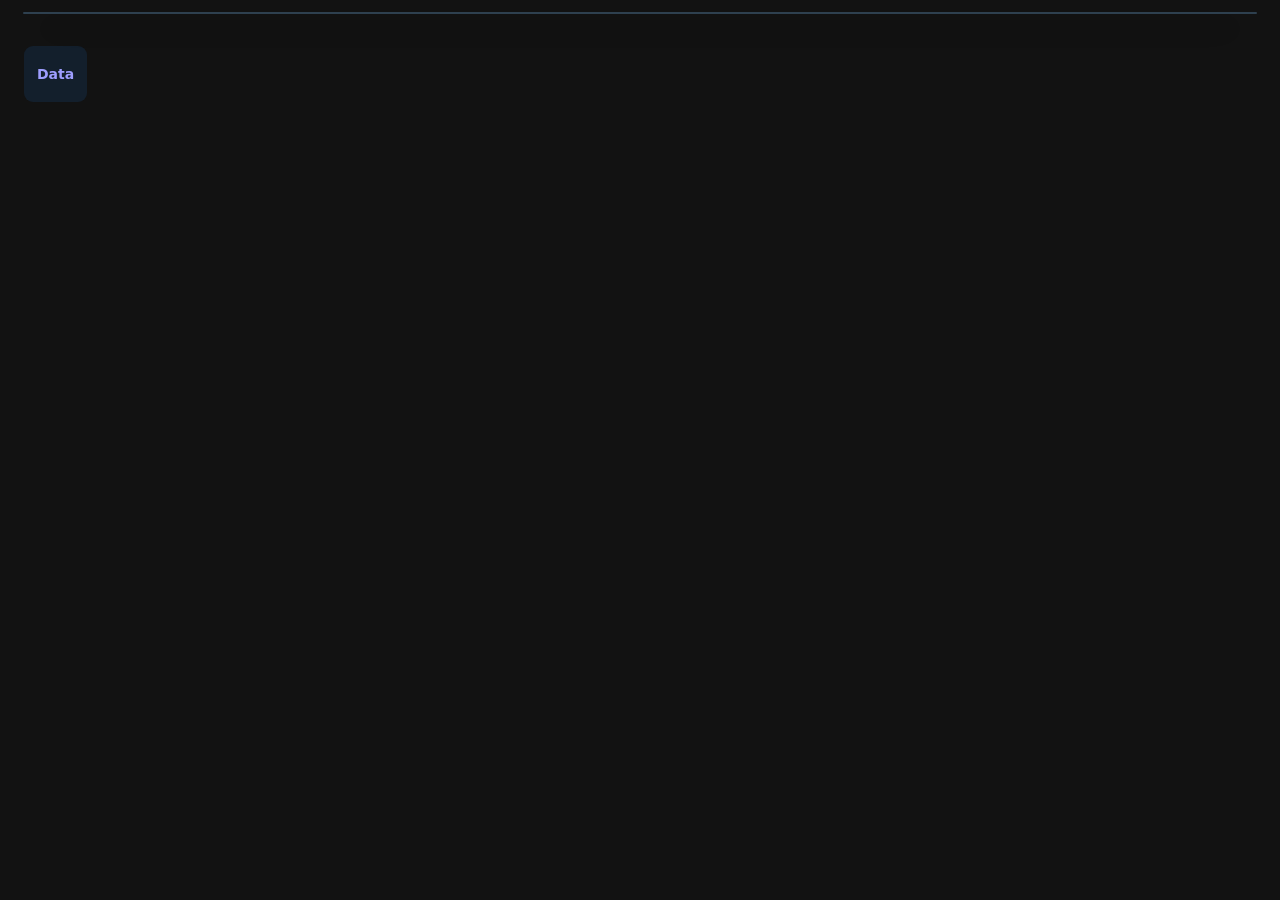
==== commit 12f8f925: "Complete English localization and synchronize note context menus for 1.8.3" ====
--- a/data.html
+++ b/data.html
@@ -1,2 +1,2 @@
 <!doctype html>
-<html lang="en"><head><meta charset="utf-8"><meta name="viewport" content="width=device-width, initial-scale=1"><title>Data — RStartpage</title><link rel="icon" data-app-favicon href="icons/icon32.png"><link rel="stylesheet" href="styles.css"><link rel="stylesheet" href="glass.css"><link rel="stylesheet" href="refinement.css"></head><body><header class="app-navigation-shell"><div id="appNavigation"></div></header><main class="settings-page"><a class="button" href="settings.html#data">Данные / Data</a></main><script src="data.js"></script></body></html>
+<html lang="en"><head><meta charset="utf-8"><meta name="viewport" content="width=device-width, initial-scale=1"><title>Data — RStartpage</title><link rel="icon" data-app-favicon href="icons/icon32.png"><link rel="stylesheet" href="styles.css"><link rel="stylesheet" href="glass.css"><link rel="stylesheet" href="refinement.css"></head><body><header class="app-navigation-shell"><div id="appNavigation"></div></header><main class="settings-page"><a class="button" href="settings.html#data">Data</a></main><script src="data.js"></script></body></html>
--- a/glass.css
+++ b/glass.css
@@ -1,4 +1,4 @@
-/* RStartpage 1.8.1 — shared Alpine Glass system, loaded after page styles. */
+/* RStartpage 1.8.2 — shared Alpine Glass system, loaded after page styles. */
 :root, :root[data-theme="dark"] {
   color-scheme: dark;
   --bg: #07111a;
--- a/refinement.css
+++ b/refinement.css
@@ -131,3 +131,37 @@
   .app-version { left:12px; bottom:8px; }
 }
 @media(prefers-reduced-motion:reduce) { *,*::before,*::after { scroll-behavior:auto !important; transition:none !important; animation:none !important; } }
+
+/* Shared-width alignment for module pages. */
+.topbar.home-toolbar {
+  grid-template-columns:minmax(0,1fr) auto;
+}
+.topbar.home-toolbar .search-wrap {
+  width:100%;
+  max-width:none;
+  min-width:0;
+}
+.proxy-page,
+.tools-page,
+.settings-page,
+.data-page {
+  width:min(calc(100% - 32px),var(--content-max,1440px));
+  max-width:none;
+  margin-left:auto;
+  margin-right:auto;
+}
+.proxy-action-cluster {
+  flex:1 1 auto;
+  min-width:0;
+}
+.proxy-action-bar > .proxy-utility-actions {
+  margin-left:auto;
+}
+@media(max-width:680px) {
+  .proxy-page,
+  .tools-page,
+  .settings-page,
+  .data-page {
+    width:calc(100% - 16px);
+  }
+}
